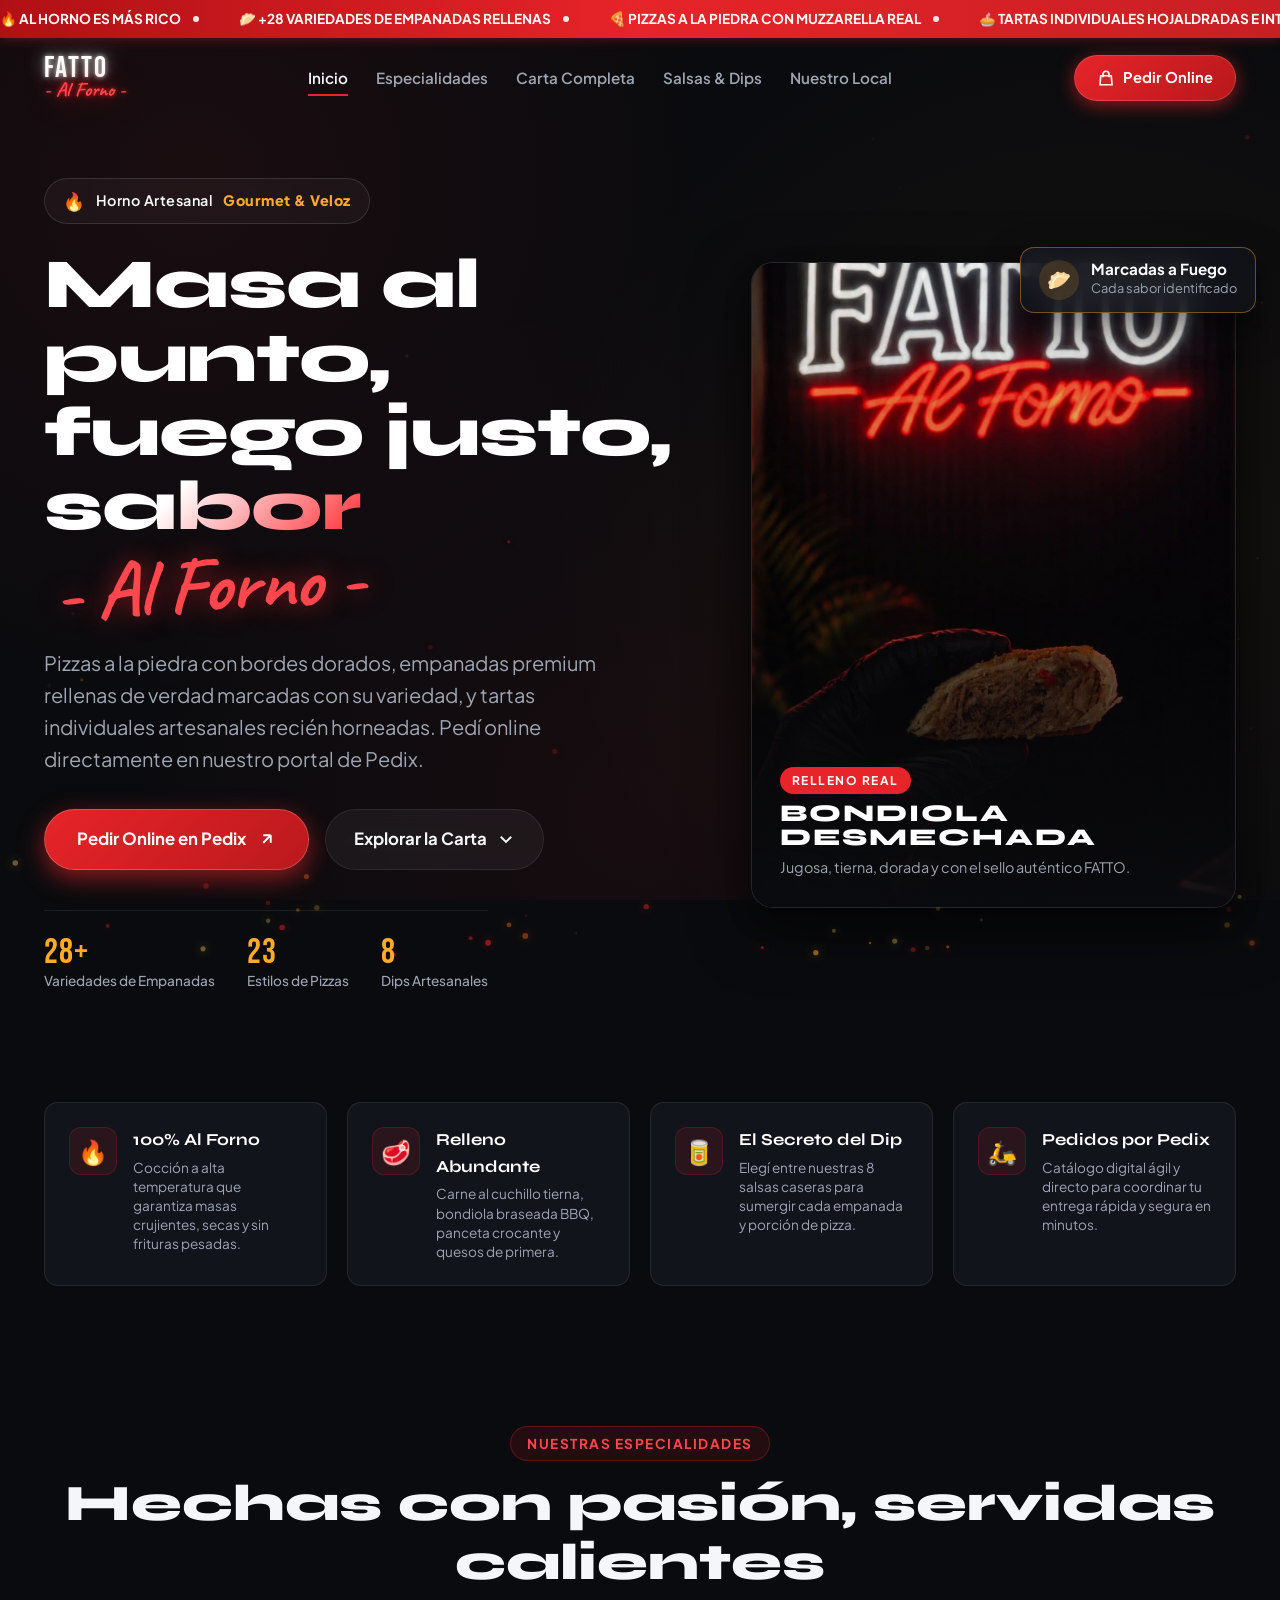
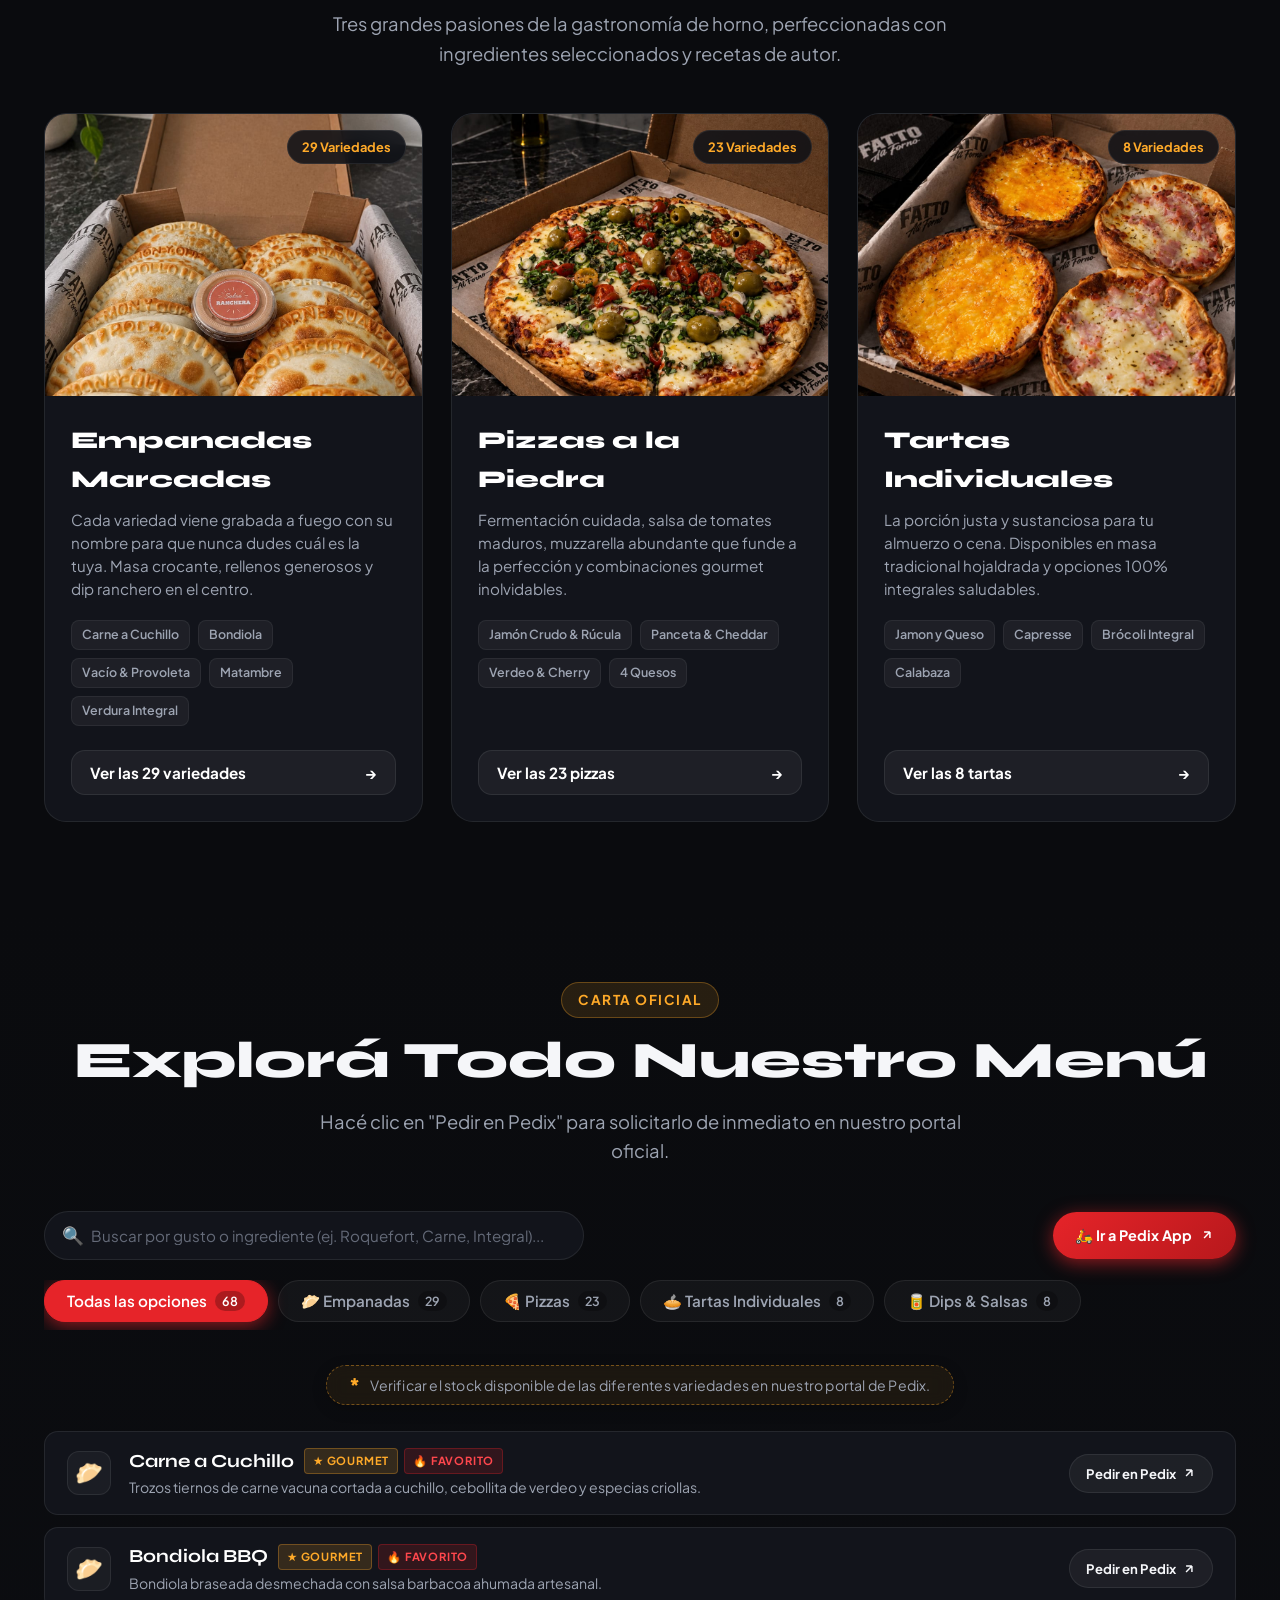
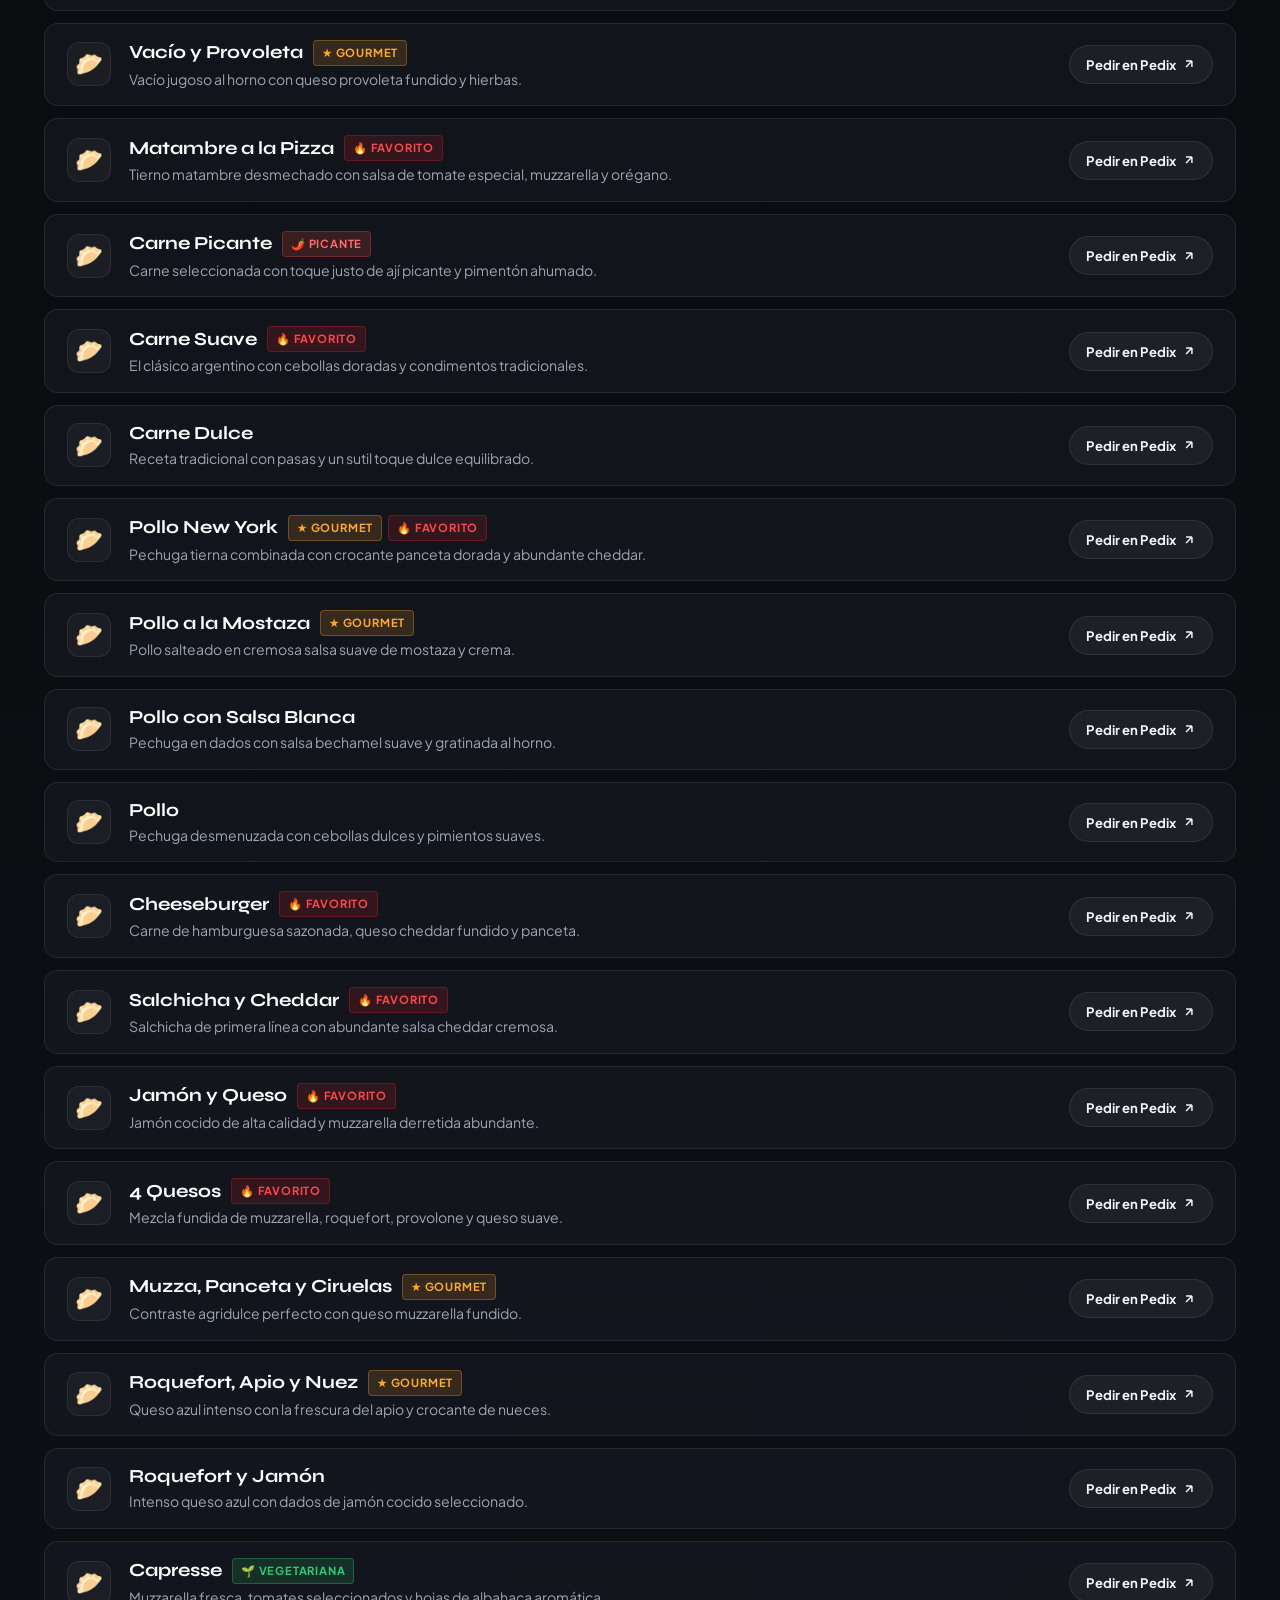
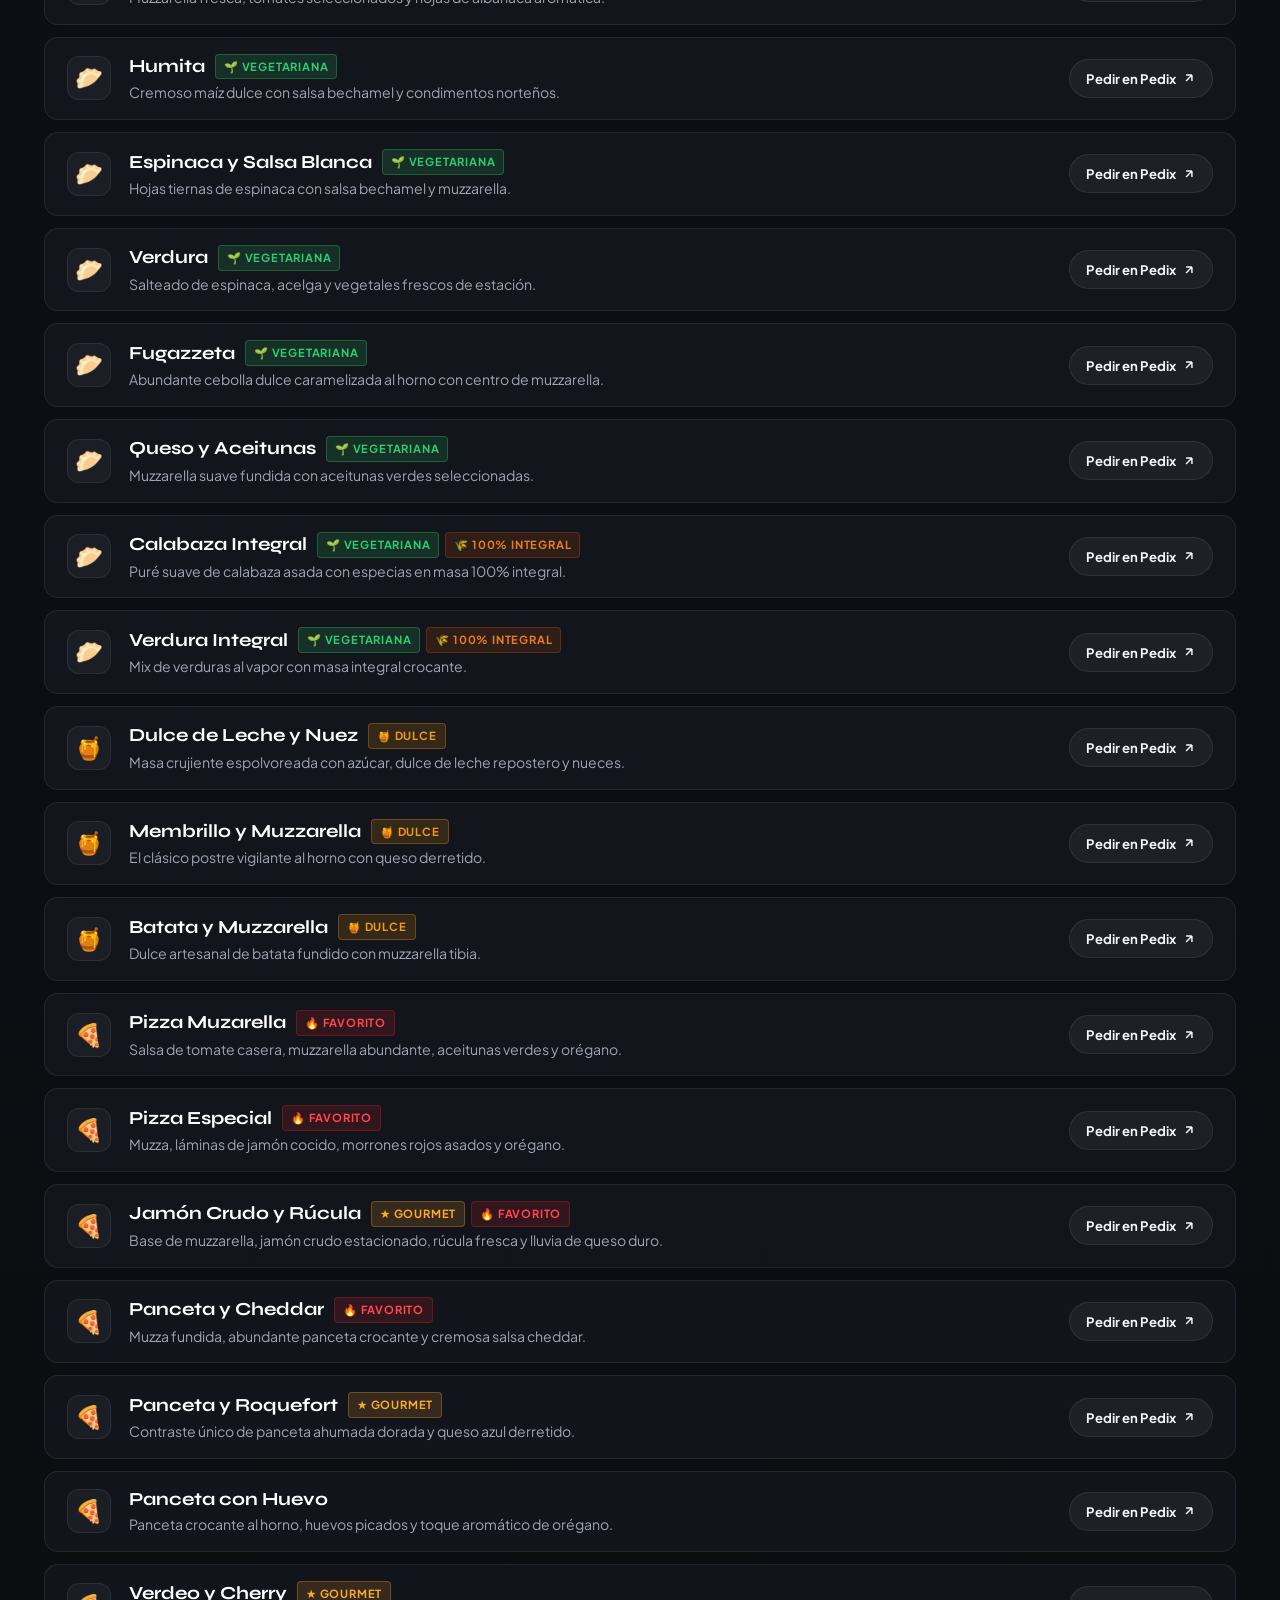
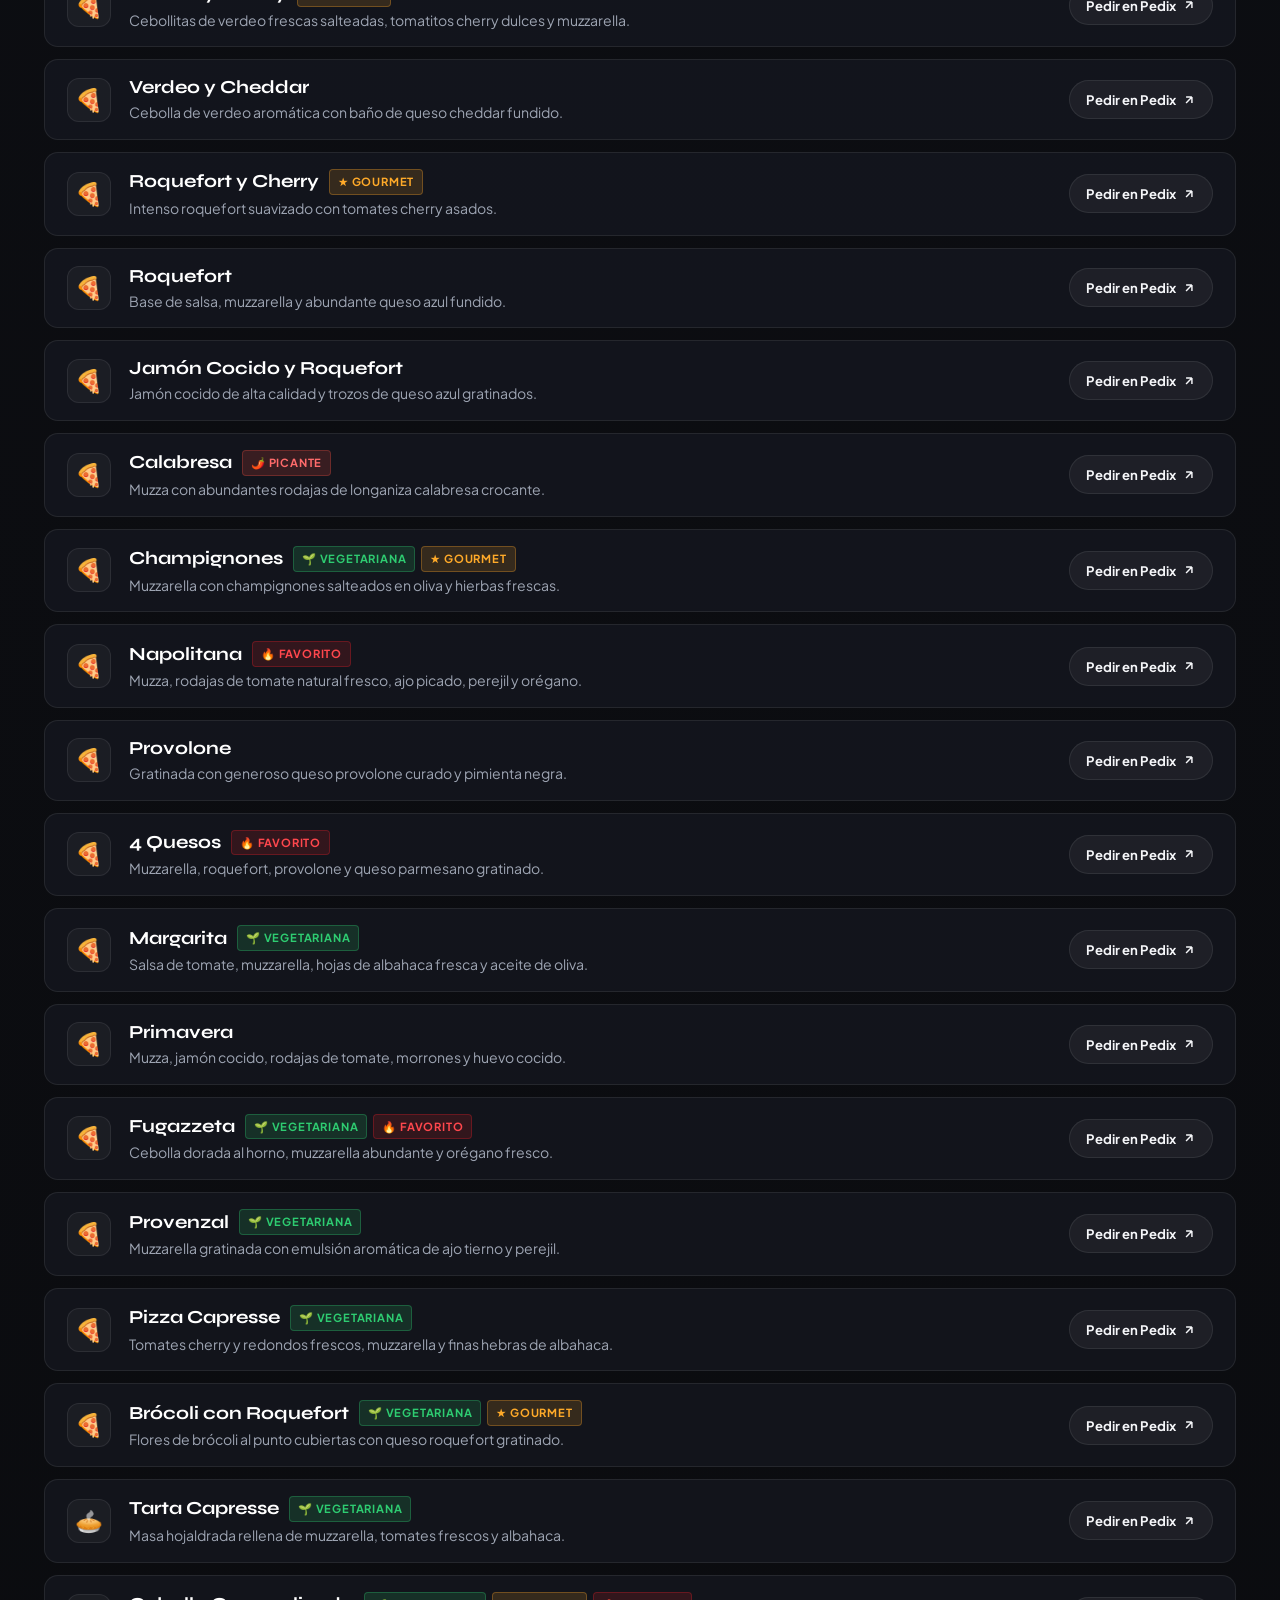
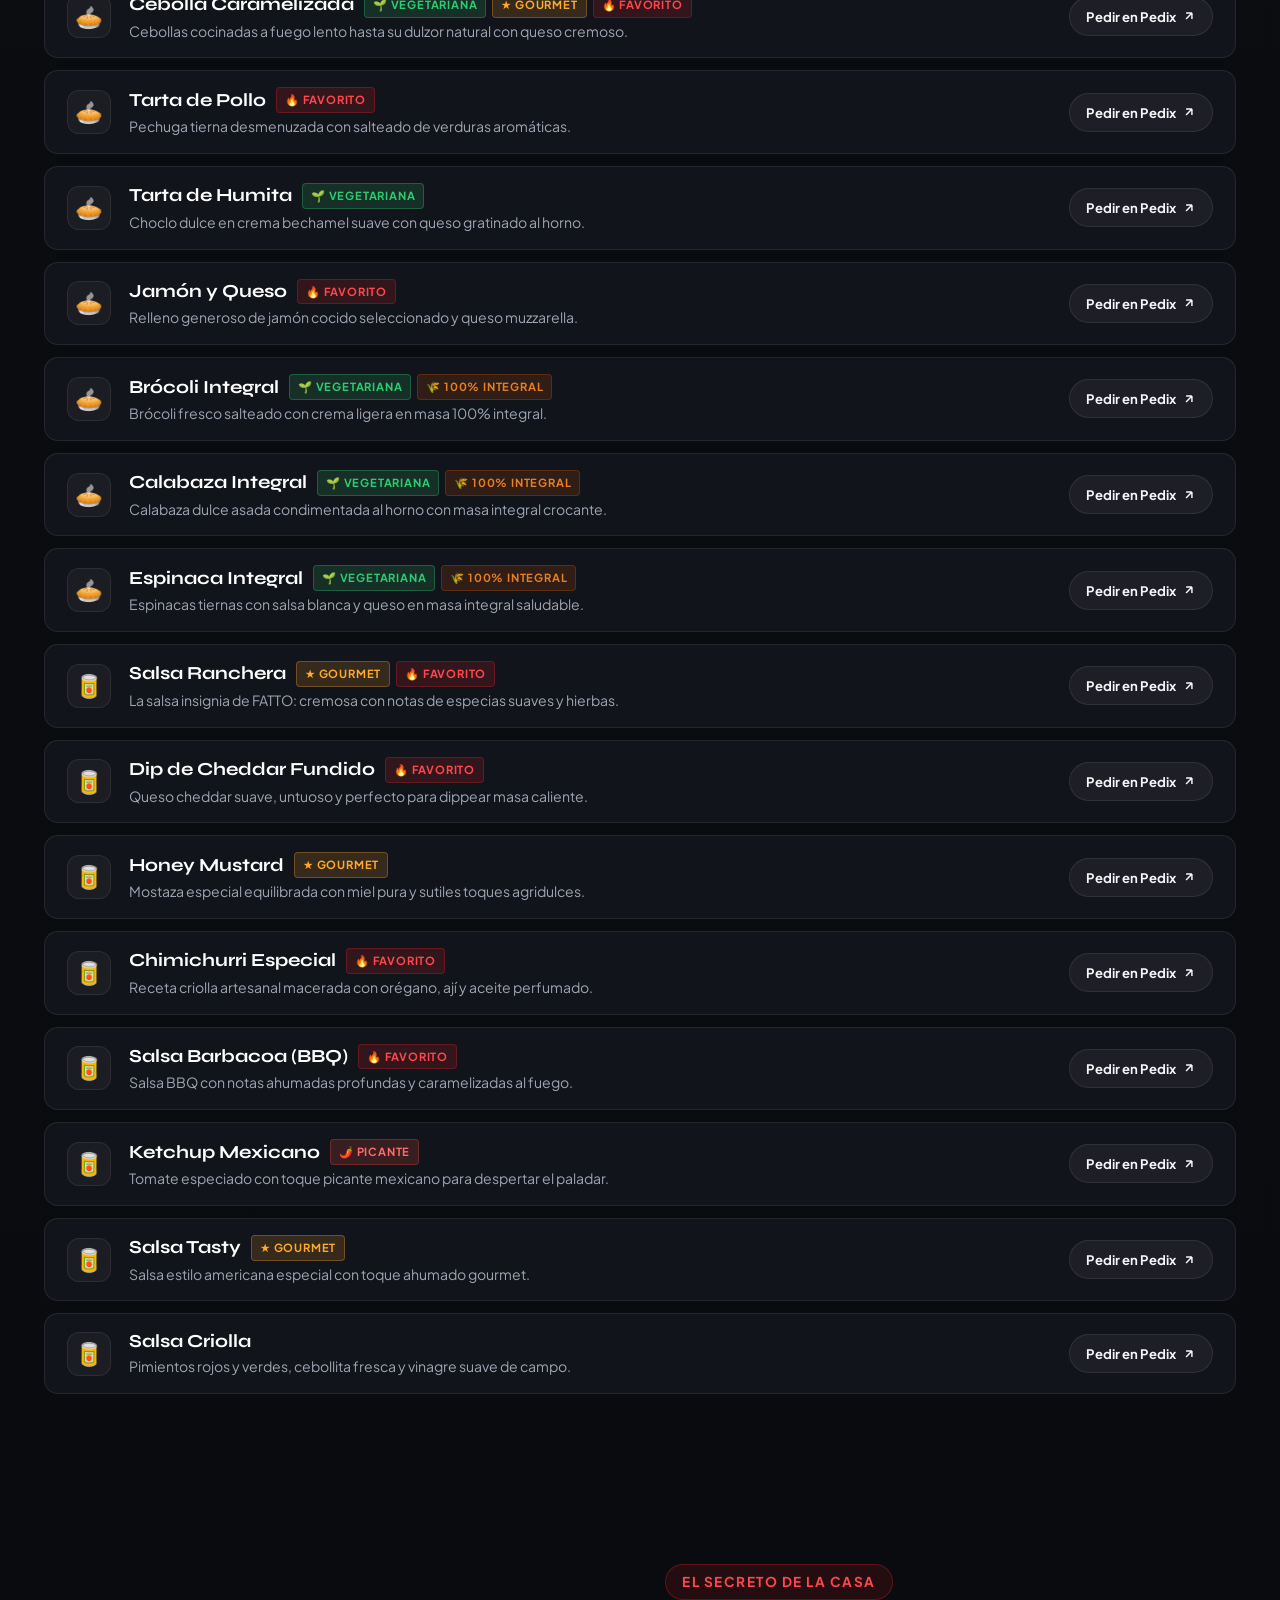
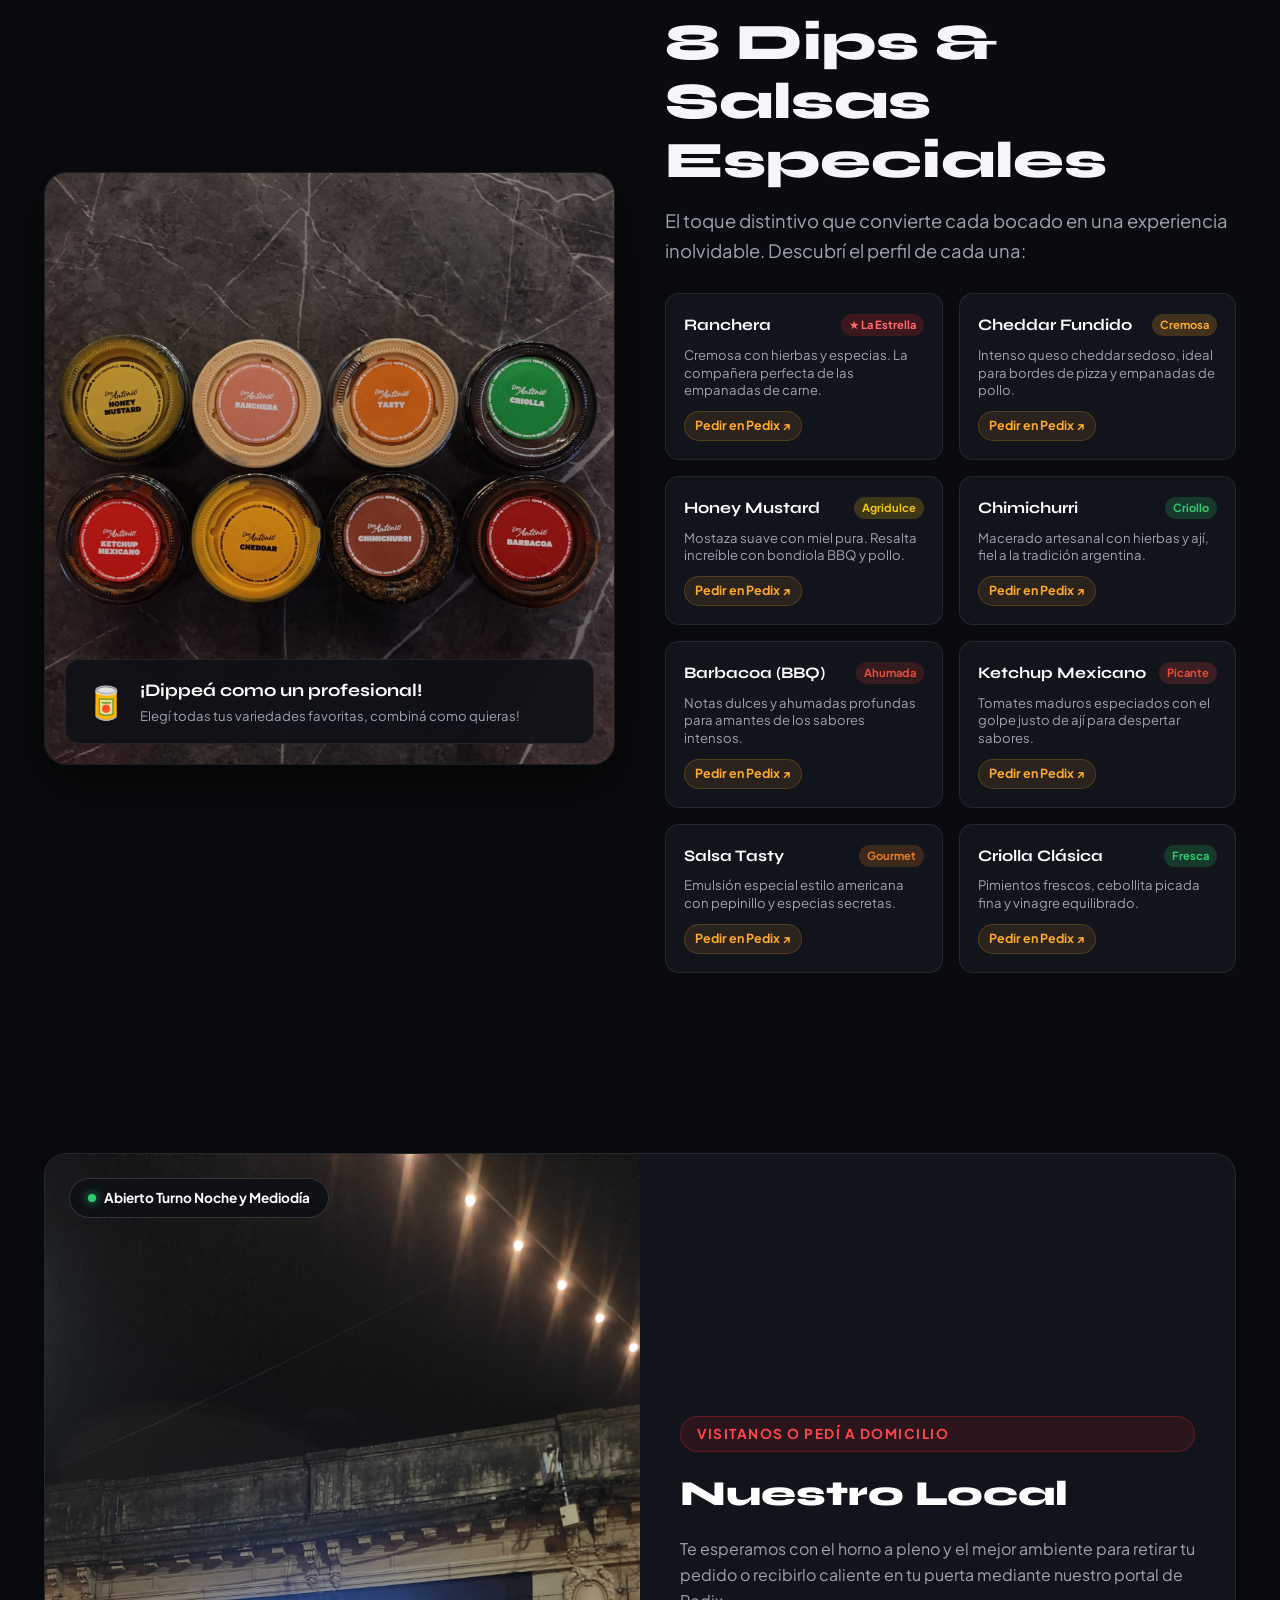
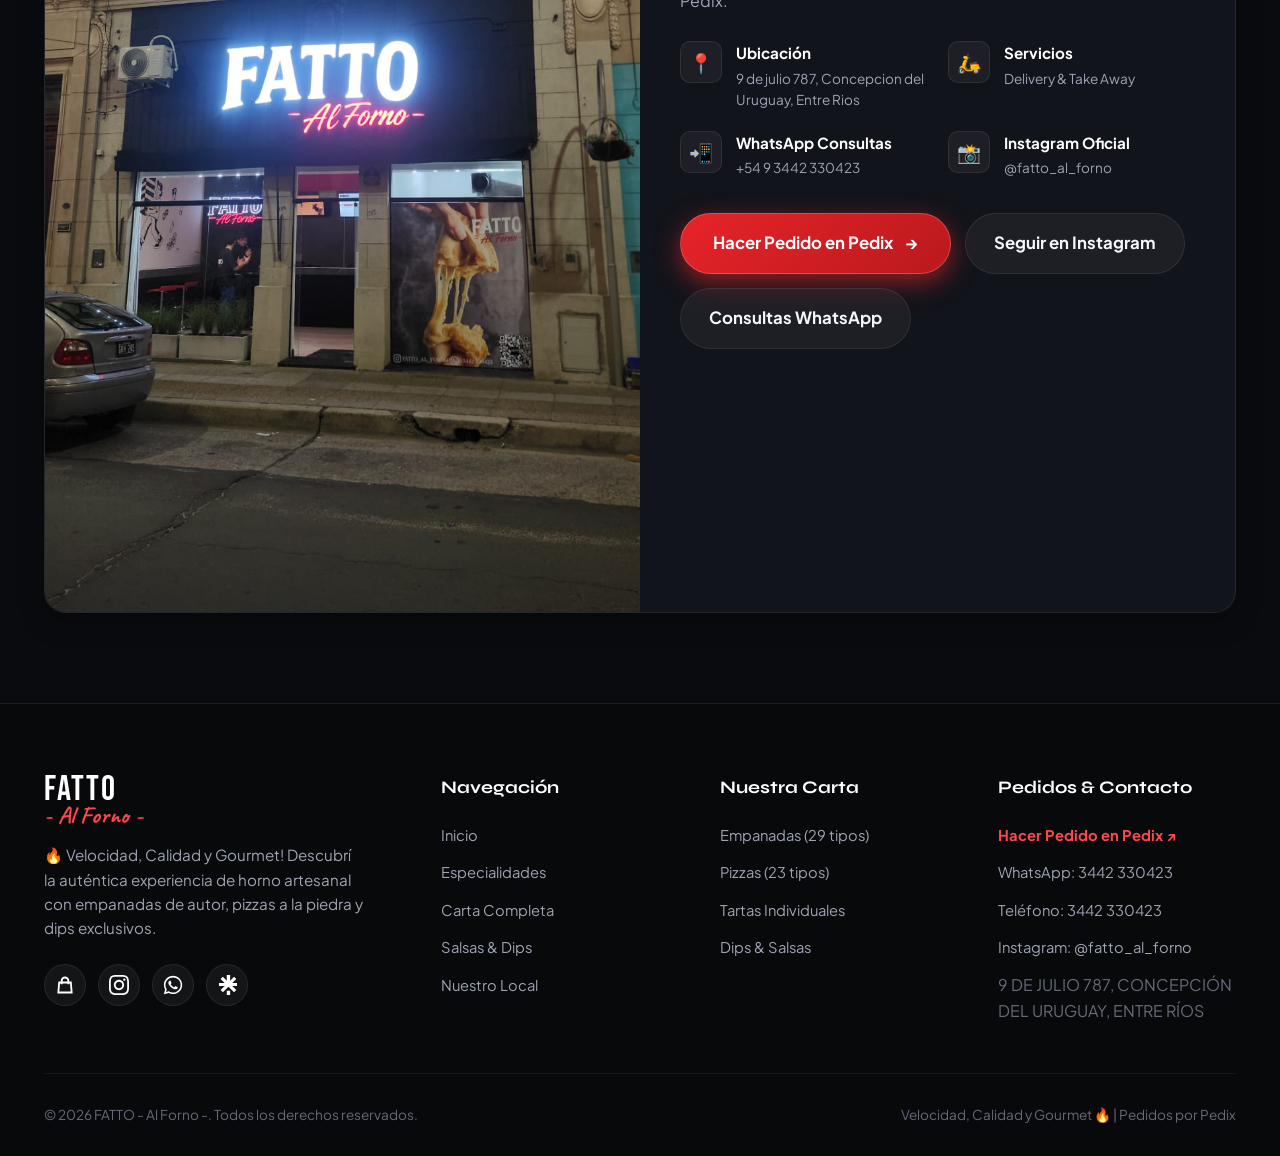
==== index.html @ 0fe1549d "gestor integrado" ====
<!DOCTYPE html>
<html lang="es">
<head>
  <meta charset="UTF-8">
  <meta name="viewport" content="width=device-width, initial-scale=1.0">
  <title>FATTO - Al Forno - </title>
  
  <meta name="description" content="FATTO Al Forno - Pizzería gourmet artesanal en Concepción del Uruguay. Pizzas a la piedra, empanadas marcadas a fuego, tartas individuales y salsas exclusivas. ¡Hacé tu pedido directo en Pedix!">
  <meta property="og:title" content="FATTO - Al Forno - | Pizzas, Tartas y Empanadas">
  <meta property="og:description" content="Velocidad, Calidad y Gourmet! 🔥🍽️✨ Hacé tu pedido online en Pedix y disfrutá del auténtico sabor al horno.">
  <meta property="og:image" content="media/logo.jpg">
  <meta property="og:type" content="restaurant">
  
  <link rel="icon" type="image/jpeg" href="media/logo.jpg">
  
  <!-- Main Stylesheet -->
  <link rel="stylesheet" href="css/styles.css">
</head>
<body>

  <!-- Top Announcement Marquee -->
  <div class="top-bar">
    <div class="marquee-track">
      <div class="marquee-item"><span>🔥 AL HORNO ES MÁS RICO</span><span class="dot"></span></div>
      <div class="marquee-item"><span>🥟 +28 VARIEDADES DE EMPANADAS RELLENAS</span><span class="dot"></span></div>
      <div class="marquee-item"><span>🍕 PIZZAS A LA PIEDRA CON MUZZARELLA REAL</span><span class="dot"></span></div>
      <div class="marquee-item"><span>🥧 TARTAS INDIVIDUALES HOJALDRADAS E INTEGRALES</span><span class="dot"></span></div>
      <div class="marquee-item"><span>🛵 PEDIDOS EXCLUSIVOS POR PEDIX: PEDIX.APP/FATTO-AL-FORNO</span><span class="dot"></span></div>
      <div class="marquee-item"><span>🥫 8 DIPS & SALSAS EXCLUSIVAS PARA DIPPEAR</span><span class="dot"></span></div>
      <div class="marquee-item"><span>📍 CONCEPCIÓN DEL URUGUAY, ENTRE RÍOS</span><span class="dot"></span></div>
      
      <!-- Duplicate for seamless infinite loop -->
      <div class="marquee-item"><span>🔥 AL HORNO ES MÁS RICO</span><span class="dot"></span></div>
      <div class="marquee-item"><span>🥟 +28 VARIEDADES DE EMPANADAS RELLENAS</span><span class="dot"></span></div>
      <div class="marquee-item"><span>🍕 PIZZAS A LA PIEDRA CON MUZZARELLA REAL</span><span class="dot"></span></div>
      <div class="marquee-item"><span>🥧 TARTAS INDIVIDUALES E INTEGRALES</span><span class="dot"></span></div>
      <div class="marquee-item"><span>🛵 PEDIDOS EXCLUSIVOS POR PEDIX: PEDIX.APP/FATTO-AL-FORNO</span><span class="dot"></span></div>
      <div class="marquee-item"><span>🥫 8 DIPS EXCLUSIVOS PARA DIPPEAR</span><span class="dot"></span></div>
      <div class="marquee-item"><span>📍 9 DE JULIO 787, CONCEPCIÓN DEL URUGUAY, ENTRE RÍOS</span><span class="dot"></span></div>
    </div>
  </div>

  <!-- Header / Navigation Bar -->
  <header class="header">
    <div class="container nav-container">
      <a href="#inicio" class="brand-logo-wrap" aria-label="FATTO Al Forno - Inicio">
        <div class="brand-text-logo">
          <span class="brand-title logo-main neon-glow-white">FATTO</span>
          <span class="brand-script logo-sub neon-glow-red">- Al Forno -</span>
        </div>
      </a>

      <nav class="nav-links" aria-label="Menú principal">
        <a href="#inicio" class="nav-link active">Inicio</a>
        <a href="#especialidades" class="nav-link">Especialidades</a>
        <a href="#menu-completo" class="nav-link">Carta Completa</a>
        <a href="#salsas" class="nav-link">Salsas & Dips</a>
        <a href="#local" class="nav-link">Nuestro Local</a>
      </nav>

      <div class="nav-actions">
        <a href="https://pedix.app/fatto-al-forno" 
           target="_blank" 
           rel="noopener noreferrer" 
           class="btn-header-pedix"
           title="Hacer pedido en Pedix">
          <svg width="18" height="18" viewBox="0 0 24 24" fill="none" stroke="currentColor" stroke-width="2.2">
            <path d="M16 11V7a4 4 0 00-8 0v4M5 9h14l1 12H4L5 9z"/>
          </svg>
          <span>Pedir Online</span>
        </a>

        <button class="menu-toggle-btn" id="menu-toggle-btn" aria-label="Abrir menú de navegación">
          <span></span>
          <span></span>
          <span></span>
        </button>
      </div>
    </div>
  </header>

  <!-- Mobile Drawer -->
  <div class="mobile-nav-backdrop" id="mobile-nav-backdrop"></div>
  <aside class="mobile-nav" id="mobile-nav">
    <div>
      <div style="display: flex; justify-content: space-between; align-items: center;">
        <div class="brand-text-logo">
          <span class="brand-title logo-main" style="font-size: 1.6rem;">FATTO</span>
          <span class="brand-script logo-sub" style="font-size: 1.1rem;">- Al Forno -</span>
        </div>
        <button class="mobile-nav-close" id="close-mobile-nav" aria-label="Cerrar menú">✕</button>
      </div>

      <nav class="mobile-nav-links">
        <a href="#inicio">Inicio <span>→</span></a>
        <a href="#especialidades">Especialidades <span>→</span></a>
        <a href="#menu-completo">Carta Completa <span>→</span></a>
        <a href="#salsas">Salsas & Dips <span>→</span></a>
        <a href="#local">Nuestro Local <span>→</span></a>
        <a href="https://pedix.app/fatto-al-forno" target="_blank" rel="noopener noreferrer">Pedir en Pedix <span>↗</span></a>
      </nav>
    </div>

    <div style="display: flex; flex-direction: column; gap: 12px; margin-top: 30px;">
      <a href="https://pedix.app/fatto-al-forno" target="_blank" rel="noopener noreferrer" class="btn-primary" style="justify-content: center; width: 100%;">
        Hacer Pedido en Pedix
      </a>
      <p style="font-size: 0.82rem; color: var(--text-muted); text-align: center;">
        Concepción del Uruguay, Entre Ríos<br>
        Consultas WhatsApp: 3442 330423
      </p>
    </div>
  </aside>

  <!-- Hero Section with Canvas Oven Embers -->
  <section class="hero" id="inicio">
    <canvas id="fire-canvas"></canvas>

    <div class="container hero-grid">
      <div class="hero-content">
        <div class="hero-badge-pill">
          <span class="fire-icon">🔥</span>
          <span>Horno Artesanal</span>
          <span class="pill-highlight">Gourmet & Veloz</span>
        </div>

        <h1 class="hero-title">
          Masa al punto, fuego justo,
          <span class="title-accent">sabor</span>
          <span class="script-accent">- Al Forno -</span>
        </h1>

        <p class="hero-description">
          Pizzas a la piedra con bordes dorados, empanadas premium rellenas de verdad marcadas con su variedad, y tartas individuales artesanales recién horneadas. Pedí online directamente en nuestro portal de Pedix.
        </p>

        <div class="hero-cta-group">
          <a href="https://pedix.app/fatto-al-forno" 
             target="_blank" 
             rel="noopener noreferrer" 
             class="btn-primary">
            <span>Pedir Online en Pedix</span>
            <svg width="18" height="18" viewBox="0 0 24 24" fill="none" stroke="currentColor" stroke-width="2.5">
              <path d="M7 17L17 7M17 7H7M17 7V17"/>
            </svg>
          </a>

          <a href="#menu-completo" class="btn-secondary">
            <span>Explorar la Carta</span>
            <svg width="18" height="18" viewBox="0 0 24 24" fill="none" stroke="currentColor" stroke-width="2.5">
              <path d="M19 9l-7 7-7-7"/>
            </svg>
          </a>
        </div>

        <div class="hero-stats">
          <div class="stat-item">
            <span class="stat-number">28+</span>
            <span class="stat-label">Variedades de Empanadas</span>
          </div>
          <div class="stat-item">
            <span class="stat-number">23</span>
            <span class="stat-label">Estilos de Pizzas</span>
          </div>
          <div class="stat-item">
            <span class="stat-number">8</span>
            <span class="stat-label">Dips Artesanales</span>
          </div>
        </div>
      </div>

      <!-- 3D Hero Media Card with Neon Reflection -->
      <div class="hero-visual">
        <div class="hero-card-3d">
          <div class="hero-image-wrap">
            <img src="media/Logo y empanada.jpg" alt="Empanada rellena al horno FATTO con cartel neón">
            <div class="hero-image-gradient"></div>
          </div>
          <div class="hero-card-info">
            <span class="card-tag">Relleno Real</span>
            <h3 class="brand-title">Bondiola Desmechada</h3>
            <p>Jugosa, tierna, dorada y con el sello auténtico FATTO.</p>
          </div>
        </div>

        <!-- Floating Badges -->
        <div class="floating-pill top-right">
          <div class="pill-icon-circle">
            <span>🥟</span>
          </div>
          <div class="pill-text">
            <strong>Marcadas a Fuego</strong>
            <span>Cada sabor identificado</span>
          </div>
        </div>

        
      </div>
    </div>
  </section>

  <!-- Perks / Features Bar -->
  <section class="perks-section">
    <div class="container">
      <div class="perks-grid">
        <div class="perk-card">
          <div class="perk-icon-wrap">🔥</div>
          <div class="perk-info">
            <h4>100% Al Forno</h4>
            <p>Cocción a alta temperatura que garantiza masas crujientes, secas y sin frituras pesadas.</p>
          </div>
        </div>

        <div class="perk-card">
          <div class="perk-icon-wrap">🥩</div>
          <div class="perk-info">
            <h4>Relleno Abundante</h4>
            <p>Carne al cuchillo tierna, bondiola braseada BBQ, panceta crocante y quesos de primera.</p>
          </div>
        </div>

        <div class="perk-card">
          <div class="perk-icon-wrap">🥫</div>
          <div class="perk-info">
            <h4>El Secreto del Dip</h4>
            <p>Elegí entre nuestras 8 salsas caseras para sumergir cada empanada y porción de pizza.</p>
          </div>
        </div>

        <div class="perk-card">
          <div class="perk-icon-wrap">🛵</div>
          <div class="perk-info">
            <h4>Pedidos por Pedix</h4>
            <p>Catálogo digital ágil y directo para coordinar tu entrega rápida y segura en minutos.</p>
          </div>
        </div>
      </div>
    </div>
  </section>

  <!-- Featured Pillars: Empanadas, Pizzas, Tartas -->
  <section class="featured-section" id="especialidades">
    <div class="container">
      <div class="section-header">
        <span class="section-tag">Nuestras Especialidades</span>
        <h2 class="section-title">Hechas con pasión, servidas calientes</h2>
        <p class="section-subtitle">
          Tres grandes pasiones de la gastronomía de horno, perfeccionadas con ingredientes seleccionados y recetas de autor.
        </p>
      </div>

      <div class="categories-showcase">
        <!-- Card 1: Empanadas -->
        <article class="category-card">
          <div class="category-thumb-wrap">
            <img src="media/empanadas 01.jpg" alt="Caja de empanadas marcadas al horno con salsa">
            <span class="category-badge-count">29 Variedades</span>
          </div>
          <div class="category-body">
            <div>
              <h3>Empanadas Marcadas</h3>
              <p>
                Cada variedad viene grabada a fuego con su nombre para que nunca dudes cuál es la tuya. Masa crocante, rellenos generosos y dip ranchero en el centro.
              </p>
              <div class="category-features-list">
                <span>Carne a Cuchillo</span>
                <span>Bondiola</span>
                <span>Vacío & Provoleta</span>
                <span>Matambre</span>
                <span>Verdura Integral</span>
              </div>
            </div>
            <button class="category-btn-action" onclick="filterByCat('empanadas')">
              <span>Ver las 29 variedades</span>
              <span>→</span>
            </button>
          </div>
        </article>

        <!-- Card 2: Pizzas -->
        <article class="category-card">
          <div class="category-thumb-wrap">
            <img src="media/pizza01.jpg" alt="Pizza al horno con tomates cherry, aceitunas y hierbas">
            <span class="category-badge-count">23 Variedades</span>
          </div>
          <div class="category-body">
            <div>
              <h3>Pizzas a la Piedra</h3>
              <p>
                Fermentación cuidada, salsa de tomates maduros, muzzarella abundante que funde a la perfección y combinaciones gourmet inolvidables.
              </p>
              <div class="category-features-list">
                <span>Jamón Crudo & Rúcula</span>
                <span>Panceta & Cheddar</span>
                <span>Verdeo & Cherry</span>
                <span>4 Quesos</span>
              </div>
            </div>
            <button class="category-btn-action" onclick="filterByCat('pizzas')">
              <span>Ver las 23 pizzas</span>
              <span>→</span>
            </button>
          </div>
        </article>

        <!-- Card 3: Tartas -->
        <article class="category-card">
          <div class="category-thumb-wrap">
            <img src="media/tartas.jpg" alt="Caja con tartas individuales doradas al horno">
            <span class="category-badge-count">8 Variedades</span>
          </div>
          <div class="category-body">
            <div>
              <h3>Tartas Individuales</h3>
              <p>
                La porción justa y sustanciosa para tu almuerzo o cena. Disponibles en masa tradicional hojaldrada y opciones 100% integrales saludables.
              </p>
              <div class="category-features-list">
                <span>Jamon y Queso</span>
                <span>Capresse</span>
                <span>Brócoli Integral</span>
                <span>Calabaza</span>
              </div>
            </div>
            <button class="category-btn-action" onclick="filterByCat('tartas')">
              <span>Ver las 8 tartas</span>
              <span>→</span>
            </button>
          </div>
        </article>
      </div>
    </div>
  </section>

  <!-- Interactive Menu Explorer Section (List Format) -->
  <section class="menu-section" id="menu-completo">
    <div class="container">
      <div class="section-header">
        <span class="section-tag gold">Carta Oficial</span>
        <h2 class="section-title">Explorá Todo Nuestro Menú</h2>
        <p class="section-subtitle">
          Hacé clic en "Pedir en Pedix" para solicitarlo de inmediato en nuestro portal oficial.
        </p>
      </div>

      <!-- Controls: Search + Tabs + Pedix CTA -->
      <div class="menu-filter-controls">
        <div class="search-and-view-row">
          <div class="menu-search-box">
            <span class="search-icon">🔍</span>
            <input type="text" id="menu-search-input" placeholder="Buscar por gusto o ingrediente (ej. Roquefort, Carne, Integral)...">
          </div>

          <a href="https://pedix.app/fatto-al-forno" 
             target="_blank" 
             rel="noopener noreferrer" 
             class="btn-open-pedix-portal"
             title="Abrir portal de Pedix">
            <span>🛵 Ir a Pedix App</span>
            <svg width="14" height="14" viewBox="0 0 24 24" fill="none" stroke="currentColor" stroke-width="2.5">
              <path d="M7 17L17 7M17 7H7M17 7V17"/>
            </svg>
          </a>
        </div>

        <div class="category-tabs-bar" role="tablist">
          <button class="tab-btn active" data-cat="todas">
            <span>Todas las opciones</span>
            <span class="tab-count">68</span>
          </button>
          <button class="tab-btn" data-cat="empanadas">
            <span>🥟 Empanadas</span>
            <span class="tab-count">29</span>
          </button>
          <button class="tab-btn" data-cat="pizzas">
            <span>🍕 Pizzas</span>
            <span class="tab-count">23</span>
          </button>
          <button class="tab-btn" data-cat="tartas">
            <span>🥧 Tartas Individuales</span>
            <span class="tab-count">8</span>
          </button>
          <button class="tab-btn" data-cat="salsas">
            <span>🥫 Dips & Salsas</span>
            <span class="tab-count">8</span>
          </button>
        </div>
      </div>

      <!-- Disclaimer de Stock -->
      <div class="menu-stock-disclaimer-wrap">
        <div class="menu-stock-disclaimer">
          <span class="disclaimer-star">*</span>
          <span class="disclaimer-text">Verificar el stock disponible de las diferentes variedades en nuestro portal de Pedix.</span>
        </div>
      </div>

      <!-- Dynamic Menu List Container -->
      <div class="menu-list-container" id="menu-list-container">
        <!-- Rendered dynamically by main.js in gourmet list format -->
      </div>
    </div>
  </section>

  <!-- Dips & Sauces Section (El Secreto de FATTO) -->
  <section class="sauces-section" id="salsas">
    <div class="container">
      <div class="sauces-grid">
        <div class="sauces-banner-wrap">
          <img src="media/Salsa (4).jpg" alt="Variedad de salsas y dips FATTO Don Antonio en potes">
          <div class="sauces-badge-highlight">
            <span class="cup-icon">🥫</span>
            <div>
              <h4>¡Dippeá como un profesional!</h4>
              <p>Elegí todas tus variedades favoritas, combiná como quieras!</p>
            </div>
          </div>
        </div>

        <div>
          <span class="section-tag">El Secreto de la Casa</span>
          <h2 class="section-title">8 Dips & Salsas Especiales</h2>
          <p class="section-subtitle" style="margin-left: 0; margin-bottom: 28px;">
            El toque distintivo que convierte cada bocado en una experiencia inolvidable. Descubrí el perfil de cada una:
          </p>

          <div class="sauces-list-cards">
            <!-- Ranchera -->
            <div class="sauce-flavor-card">
              <div>
                <div class="sauce-flavor-header">
                  <span class="sauce-flavor-name">Ranchera</span>
                  <span class="sauce-flavor-badge" style="background: rgba(230,36,41,0.2); color:#ff6b6b;">★ La Estrella</span>
                </div>
                <p class="sauce-desc">Cremosa con hierbas y especias. La compañera perfecta de las empanadas de carne.</p>
              </div>
              <a href="https://pedix.app/fatto-al-forno" target="_blank" rel="noopener noreferrer" class="btn-sauce-pedix">Pedir en Pedix ↗</a>
            </div>

            <!-- Cheddar -->
            <div class="sauce-flavor-card">
              <div>
                <div class="sauce-flavor-header">
                  <span class="sauce-flavor-name">Cheddar Fundido</span>
                  <span class="sauce-flavor-badge" style="background: rgba(255,170,41,0.2); color:var(--accent-gold);">Cremosa</span>
                </div>
                <p class="sauce-desc">Intenso queso cheddar sedoso, ideal para bordes de pizza y empanadas de pollo.</p>
              </div>
              <a href="https://pedix.app/fatto-al-forno" target="_blank" rel="noopener noreferrer" class="btn-sauce-pedix">Pedir en Pedix ↗</a>
            </div>

            <!-- Honey Mustard -->
            <div class="sauce-flavor-card">
              <div>
                <div class="sauce-flavor-header">
                  <span class="sauce-flavor-name">Honey Mustard</span>
                  <span class="sauce-flavor-badge" style="background: rgba(241,196,15,0.2); color:#f1c40f;">Agridulce</span>
                </div>
                <p class="sauce-desc">Mostaza suave con miel pura. Resalta increíble con bondiola BBQ y pollo.</p>
              </div>
              <a href="https://pedix.app/fatto-al-forno" target="_blank" rel="noopener noreferrer" class="btn-sauce-pedix">Pedir en Pedix ↗</a>
            </div>

            <!-- Chimichurri -->
            <div class="sauce-flavor-card">
              <div>
                <div class="sauce-flavor-header">
                  <span class="sauce-flavor-name">Chimichurri</span>
                  <span class="sauce-flavor-badge" style="background: rgba(46,204,113,0.2); color:#2ecc71;">Criollo</span>
                </div>
                <p class="sauce-desc">Macerado artesanal con hierbas y ají, fiel a la tradición argentina.</p>
              </div>
              <a href="https://pedix.app/fatto-al-forno" target="_blank" rel="noopener noreferrer" class="btn-sauce-pedix">Pedir en Pedix ↗</a>
            </div>

            <!-- Barbacoa -->
            <div class="sauce-flavor-card">
              <div>
                <div class="sauce-flavor-header">
                  <span class="sauce-flavor-name">Barbacoa (BBQ)</span>
                  <span class="sauce-flavor-badge" style="background: rgba(192,57,43,0.2); color:#e74c3c;">Ahumada</span>
                </div>
                <p class="sauce-desc">Notas dulces y ahumadas profundas para amantes de los sabores intensos.</p>
              </div>
              <a href="https://pedix.app/fatto-al-forno" target="_blank" rel="noopener noreferrer" class="btn-sauce-pedix">Pedir en Pedix ↗</a>
            </div>

            <!-- Ketchup Mexicano -->
            <div class="sauce-flavor-card">
              <div>
                <div class="sauce-flavor-header">
                  <span class="sauce-flavor-name">Ketchup Mexicano</span>
                  <span class="sauce-flavor-badge" style="background: rgba(231,76,60,0.2); color:#e74c3c;">Picante</span>
                </div>
                <p class="sauce-desc">Tomates maduros especiados con el golpe justo de ají para despertar sabores.</p>
              </div>
              <a href="https://pedix.app/fatto-al-forno" target="_blank" rel="noopener noreferrer" class="btn-sauce-pedix">Pedir en Pedix ↗</a>
            </div>

            <!-- Tasty -->
            <div class="sauce-flavor-card">
              <div>
                <div class="sauce-flavor-header">
                  <span class="sauce-flavor-name">Salsa Tasty</span>
                  <span class="sauce-flavor-badge" style="background: rgba(230,126,34,0.2); color:#e67e22;">Gourmet</span>
                </div>
                <p class="sauce-desc">Emulsión especial estilo americana con pepinillo y especias secretas.</p>
              </div>
              <a href="https://pedix.app/fatto-al-forno" target="_blank" rel="noopener noreferrer" class="btn-sauce-pedix">Pedir en Pedix ↗</a>
            </div>

            <!-- Criolla -->
            <div class="sauce-flavor-card">
              <div>
                <div class="sauce-flavor-header">
                  <span class="sauce-flavor-name">Criolla Clásica</span>
                  <span class="sauce-flavor-badge" style="background: rgba(46,204,113,0.2); color:#2ecc71;">Fresca</span>
                </div>
                <p class="sauce-desc">Pimientos frescos, cebollita picada fina y vinagre equilibrado.</p>
              </div>
              <a href="https://pedix.app/fatto-al-forno" target="_blank" rel="noopener noreferrer" class="btn-sauce-pedix">Pedir en Pedix ↗</a>
            </div>
          </div>
        </div>
      </div>
    </div>
  </section>

  <!-- Location & Atmosphere Section -->
  <section class="location-section" id="local">
    <div class="container">
      <div class="store-card-container">
        <div class="store-image-wrap">
          <img src="media/fachada.jpg" alt="Fachada iluminada del local FATTO Al Forno de noche">
          <div class="store-overlay-pill">
            <span class="pulse-dot"></span>
            <span>Abierto Turno Noche y Mediodía</span>
          </div>
        </div>

        <div class="store-content">
          <span class="section-tag">Visitanos o Pedí a Domicilio</span>
          <h3>Nuestro Local</h3>
          <p>
            Te esperamos con el horno a pleno y el mejor ambiente para retirar tu pedido o recibirlo caliente en tu puerta mediante nuestro portal de Pedix.
          </p>

          <div class="store-meta-grid">
            <div class="store-meta-item">
              <div class="meta-icon">📍</div>
              <div class="meta-text">
                <h5>Ubicación</h5>
                <p> 9 de julio 787, Concepcion del Uruguay, Entre Rios</p>
              </div>
            </div>

            <div class="store-meta-item">
              <div class="meta-icon">🛵</div>
              <div class="meta-text">
                <h5>Servicios</h5>
                <p>Delivery & Take Away</p>
              </div>
            </div>

            <div class="store-meta-item">
              <div class="meta-icon">📲</div>
              <div class="meta-text">
                <h5>WhatsApp Consultas</h5>
                <p>+54 9 3442 330423</p>
              </div>
            </div>

            <div class="store-meta-item">
              <div class="meta-icon">📸</div>
              <div class="meta-text">
                <h5>Instagram Oficial</h5>
                <p>@fatto_al_forno</p>
              </div>
            </div>
          </div>

          <div class="store-cta-buttons">
            <a href="https://pedix.app/fatto-al-forno" 
               target="_blank" 
               rel="noopener noreferrer" 
               class="btn-primary">
              <span>Hacer Pedido en Pedix</span>
              <span>→</span>
            </a>

            <a href="https://instagram.com/fatto_al_forno" 
               target="_blank" 
               rel="noopener noreferrer" 
               class="btn-secondary">
              <span>Seguir en Instagram</span>
            </a>

            <a href="https://wa.me/543442330423" 
               target="_blank" 
               rel="noopener noreferrer" 
               class="btn-secondary">
              <span>Consultas WhatsApp</span>
            </a>
          </div>
        </div>
      </div>
    </div>
  </section>

  <!-- Footer -->
  <footer class="footer">
    <div class="container">
      <div class="footer-grid">
        <div class="footer-brand-col">
          <div class="brand-text-logo">
            <span class="brand-title logo-main" style="font-size: 2.2rem;">FATTO</span>
            <span class="brand-script logo-sub" style="font-size: 1.5rem;">- Al Forno -</span>
          </div>
          <p>
            🔥 Velocidad, Calidad y Gourmet! Descubrí la auténtica experiencia de horno artesanal con empanadas de autor, pizzas a la piedra y dips exclusivos.
          </p>
          <div class="footer-social-links">
            <a href="https://pedix.app/fatto-al-forno" target="_blank" rel="noopener noreferrer" class="social-icon-btn" aria-label="Portal Pedix" title="Pedir en Pedix">
              <svg width="20" height="20" viewBox="0 0 24 24" fill="none" stroke="currentColor" stroke-width="2.2">
                <path d="M16 11V7a4 4 0 00-8 0v4M5 9h14l1 12H4L5 9z"/>
              </svg>
            </a>

            <a href="https://instagram.com/fatto_al_forno" target="_blank" rel="noopener noreferrer" class="social-icon-btn" aria-label="Instagram">
              <svg width="20" height="20" viewBox="0 0 24 24" fill="currentColor">
                <path d="M12 2.163c3.204 0 3.584.012 4.85.07 3.252.148 4.771 1.691 4.919 4.919.058 1.265.069 1.645.069 4.849 0 3.205-.012 3.584-.069 4.849-.149 3.225-1.664 4.771-4.919 4.919-1.266.058-1.644.07-4.85.07-3.204 0-3.584-.012-4.849-.07-3.26-.149-4.771-1.699-4.919-4.92-.058-1.265-.07-1.644-.07-4.849 0-3.204.013-3.583.07-4.849.149-3.227 1.664-4.771 4.919-4.919 1.266-.057 1.645-.069 4.849-.069zm0-2.163c-3.259 0-3.667.014-4.947.072-4.358.2-6.78 2.618-6.98 6.98-.059 1.281-.073 1.689-.073 4.948 0 3.259.014 3.668.072 4.948.2 4.358 2.618 6.78 6.98 6.98 1.281.058 1.689.072 4.948.072 3.259 0 3.668-.014 4.948-.072 4.354-.2 6.782-2.618 6.979-6.98.059-1.28.073-1.689.073-4.948 0-3.259-.014-3.667-.072-4.947-.196-4.354-2.617-6.78-6.979-6.98-1.281-.059-1.69-.073-4.949-.073zm0 5.838c-3.403 0-6.162 2.759-6.162 6.162s2.759 6.163 6.162 6.163 6.162-2.759 6.162-6.163c0-3.403-2.759-6.162-6.162-6.162zm0 10.162c-2.209 0-4-1.79-4-4 0-2.209 1.791-4 4-4s4 1.791 4 4c0 2.21-1.791 4-4 4zm6.406-11.845c-.796 0-1.441.645-1.441 1.44s.645 1.44 1.441 1.44c.795 0 1.439-.645 1.439-1.44s-.644-1.44-1.439-1.44z"/>
              </svg>
            </a>

            <a href="https://wa.me/543442330423" target="_blank" rel="noopener noreferrer" class="social-icon-btn" aria-label="WhatsApp">
              <svg width="20" height="20" viewBox="0 0 24 24" fill="currentColor">
                <path d="M19.7945 4.21258C17.7267 2.14211 14.9765 1.00129 12.0462 1.00024C6.00812 1.00024 1.09402 5.91382 1.09192 11.9535C1.09087 13.8842 1.59562 15.7688 2.55417 17.4296L1 23.1063L6.807 21.5831C8.40685 22.4561 10.2084 22.9157 12.0415 22.9162H12.0462C18.0832 22.9162 22.9979 18.0021 23 11.9624C23.001 9.03532 21.8628 6.28359 19.7945 4.21311V4.21258ZM12.0462 21.0663H12.0425C10.409 21.0658 8.80658 20.6267 7.40842 19.7973L7.07592 19.5999L3.62986 20.5038L4.54954 17.1438L4.33314 16.7993C3.42186 15.3497 2.94022 13.6741 2.94127 11.954C2.94337 6.93435 7.0276 2.85012 12.0499 2.85012C14.4817 2.85117 16.7676 3.79922 18.4866 5.52042C20.2058 7.24109 21.1517 9.52903 21.1507 11.9614C21.1485 16.9816 17.0643 21.0658 12.0462 21.0658V21.0663ZM17.0401 14.2477C16.7665 14.1107 15.4209 13.4488 15.1698 13.3575C14.9187 13.266 14.7365 13.2204 14.5542 13.4945C14.372 13.7687 13.8473 14.3854 13.6876 14.5676C13.5279 14.7504 13.3682 14.773 13.0946 14.6358C12.821 14.4988 11.9391 14.2099 10.8933 13.2776C10.0798 12.5517 9.53032 11.6557 9.3707 11.3815C9.21101 11.1073 9.35389 10.9592 9.49041 10.8232C9.61331 10.7003 9.76407 10.5033 9.90114 10.3436C10.0383 10.184 10.0834 10.0695 10.1748 9.88721C10.2662 9.70442 10.2205 9.5448 10.1522 9.40767C10.0839 9.27059 9.53667 7.92334 9.30818 7.37554C9.08598 6.84191 8.86017 6.91439 8.69261 6.90547C8.53292 6.89758 8.35069 6.89601 8.16791 6.89601C7.98512 6.89601 7.68886 6.96429 7.43781 7.23847C7.18677 7.51261 6.47978 8.17493 6.47978 9.52164C6.47978 10.8683 7.46042 12.1704 7.59749 12.3532C7.73457 12.536 9.52769 15.3003 12.2731 16.4863C12.926 16.7683 13.436 16.9369 13.8336 17.063C14.4891 17.2715 15.0857 17.2421 15.5574 17.1717C16.0832 17.0929 17.1767 16.5094 17.4047 15.8702C17.6326 15.2309 17.6326 14.6826 17.5644 14.5686C17.4961 14.4546 17.3133 14.3858 17.0396 14.2488L17.0401 14.2477Z"/>
              </svg>
            </a>

            <a href="https://linktr.ee/FATTO.AL.FORNO" target="_blank" rel="noopener noreferrer" class="social-icon-btn" aria-label="Linktree">
              <svg width="20" height="20" viewBox="0 0 24 24" fill="currentColor">
                <path d="m15.7603 6.829 4.6725-4.80317 2.712 2.77734-4.9012 4.67248h6.8944v3.85565h-6.9271l4.9339 4.7922-2.712 2.7229-6.6983-6.731-6.69829 6.731-2.712-2.712 4.93387-4.7923h-6.92703v-3.86645h6.89436l-4.9012-4.67248 2.712-2.77734 4.67249 4.80317v-6.829h4.0516zm-4.0516 12.0243h4.0516v9.1489h-4.0516z"/>
              </svg>
            </a>
          </div>
        </div>

        <div class="footer-col">
          <h4>Navegación</h4>
          <ul>
            <li><a href="#inicio">Inicio</a></li>
            <li><a href="#especialidades">Especialidades</a></li>
            <li><a href="#menu-completo">Carta Completa</a></li>
            <li><a href="#salsas">Salsas & Dips</a></li>
            <li><a href="#local">Nuestro Local</a></li>
          </ul>
        </div>

        <div class="footer-col">
          <h4>Nuestra Carta</h4>
          <ul>
            <li><a href="#menu-completo" onclick="filterByCat('empanadas')">Empanadas (29 tipos)</a></li>
            <li><a href="#menu-completo" onclick="filterByCat('pizzas')">Pizzas (23 tipos)</a></li>
            <li><a href="#menu-completo" onclick="filterByCat('tartas')">Tartas Individuales</a></li>
            <li><a href="#menu-completo" onclick="filterByCat('salsas')">Dips & Salsas</a></li>
          </ul>
        </div>

        <div class="footer-col">
          <h4>Pedidos & Contacto</h4>
          <ul>
            <li><a href="https://pedix.app/fatto-al-forno" target="_blank" style="color: var(--primary-red-light); font-weight: 700;">Hacer Pedido en Pedix ↗</a></li>
            <li><a href="https://wa.me/543442330423" target="_blank">WhatsApp: 3442 330423</a></li>
            <li><a href="tel:3442330423">Teléfono: 3442 330423</a></li>
            <li><a href="https://instagram.com/fatto_al_forno" target="_blank">Instagram: @fatto_al_forno</a></li>
            <li><span style="color: var(--text-dim);">9 DE JULIO 787, CONCEPCIÓN DEL URUGUAY, ENTRE RÍOS</span></li>
          </ul>
        </div>
      </div>

      <div class="footer-bottom-bar">
        <p>© 2026 FATTO - Al Forno -. Todos los derechos reservados.</p>
        <p>Velocidad, Calidad y Gourmet 🔥 | Pedidos por Pedix</p>
      </div>
    </div>
  </footer>

  <!-- Floating Scroll To Top Button (Arriba a la derecha) -->
  <button id="btn-scroll-top" class="btn-scroll-top" aria-label="Volver arriba" title="Volver arriba">
    <svg width="20" height="20" viewBox="0 0 24 24" fill="none" stroke="currentColor" stroke-width="2.5" stroke-linecap="round" stroke-linejoin="round">
      <path d="M12 19V5M5 12l7-7 7 7"/>
    </svg>
  </button>

  <!-- Main JavaScript File -->
  <script src="js/main.js"></script>
</body>
</html>
---- css/styles.css ----
/* ===================================================================
   FATTO - Al Forno - Landing Page Stylesheet
   Modern HTML5 & CSS3 Design System with Neon & Fire Oven Aesthetic
   Exclusively integrated with Pedix portal (https://pedix.app/fatto-al-forno)
   =================================================================== */

@import url('https://fonts.googleapis.com/css2?family=Bebas+Neue&family=Caveat:wght@600;700&family=Plus+Jakarta+Sans:wght@300;400;500;600;700;800&family=Syne:wght@700;800&display=swap');

:root {
  /* Color Palette */
  --bg-main: #0a0b0e;
  --bg-secondary: #12141a;
  --bg-card: rgba(22, 25, 34, 0.7);
  --bg-card-hover: rgba(30, 35, 48, 0.85);
  --bg-glass: rgba(18, 20, 28, 0.65);
  
  --primary-red: #e62429;
  --primary-red-glow: rgba(230, 36, 41, 0.6);
  --primary-red-light: #ff474d;
  
  --accent-gold: #ffaa29;
  --accent-gold-glow: rgba(255, 170, 41, 0.5);
  --accent-amber: #ff6a13;
  
  --neon-white: #ffffff;
  --neon-white-glow: rgba(255, 255, 255, 0.85);
  
  --text-main: #f5f6f9;
  --text-muted: #9da4b2;
  --text-dim: #646a78;
  
  --border-light: rgba(255, 255, 255, 0.08);
  --border-glow: rgba(230, 36, 41, 0.35);
  --border-gold: rgba(255, 170, 41, 0.3);
  
  /* Fonts */
  --font-heading: 'Syne', sans-serif;
  --font-display: 'Bebas Neue', sans-serif;
  --font-script: 'Caveat', cursive;
  --font-body: 'Plus Jakarta Sans', sans-serif;
  
  /* Shadows & Radius */
  --radius-sm: 8px;
  --radius-md: 14px;
  --radius-lg: 22px;
  --radius-full: 9999px;
  
  --shadow-card: 0 10px 30px -10px rgba(0, 0, 0, 0.5);
  --shadow-glow-red: 0 0 25px rgba(230, 36, 41, 0.45);
  --shadow-glow-gold: 0 0 25px rgba(255, 170, 41, 0.4);
  
  --transition-smooth: all 0.3s cubic-bezier(0.16, 1, 0.3, 1);
  --transition-fast: all 0.15s ease-out;
}

/* Base & Reset */
*, *::before, *::after {
  box-sizing: border-box;
  margin: 0;
  padding: 0;
}

html {
  scroll-behavior: smooth;
  font-size: 16px;
  background-color: var(--bg-main);
  color: var(--text-main);
  font-family: var(--font-body);
  overflow-x: hidden;
}

body {
  line-height: 1.6;
  min-height: 100vh;
  position: relative;
  background-image: 
    radial-gradient(circle at 15% 20%, rgba(230, 36, 41, 0.07) 0%, transparent 40%),
    radial-gradient(circle at 85% 60%, rgba(255, 170, 41, 0.05) 0%, transparent 45%),
    radial-gradient(circle at 50% 90%, rgba(230, 36, 41, 0.06) 0%, transparent 50%);
  background-attachment: fixed;
  overflow-x: hidden;
}

a {
  text-decoration: none;
  color: inherit;
  transition: var(--transition-smooth);
}

img {
  max-width: 100%;
  height: auto;
  display: block;
}

button {
  cursor: pointer;
  border: none;
  background: none;
  font-family: inherit;
  transition: var(--transition-smooth);
}

ul {
  list-style: none;
}

.container {
  width: 100%;
  max-width: 1240px;
  margin: 0 auto;
  padding: 0 24px;
}

/* ===================================================================
   Typography Utility
   =================================================================== */
.brand-title {
  font-family: var(--font-display);
  letter-spacing: 2px;
  text-transform: uppercase;
  color: var(--neon-white);
  line-height: 1;
}

.brand-script {
  font-family: var(--font-script);
  color: var(--primary-red-light);
  font-weight: 700;
  display: inline-block;
}

.section-tag {
  display: inline-flex;
  align-items: center;
  gap: 8px;
  background: rgba(230, 36, 41, 0.12);
  border: 1px solid rgba(230, 36, 41, 0.3);
  padding: 6px 16px;
  border-radius: var(--radius-full);
  color: var(--primary-red-light);
  font-size: 0.85rem;
  font-weight: 700;
  letter-spacing: 1.5px;
  text-transform: uppercase;
  margin-bottom: 14px;
}

.section-tag.gold {
  background: rgba(255, 170, 41, 0.12);
  border-color: rgba(255, 170, 41, 0.3);
  color: var(--accent-gold);
}

.section-title {
  font-family: var(--font-heading);
  font-size: clamp(2rem, 4vw, 3.2rem);
  font-weight: 800;
  line-height: 1.15;
  margin-bottom: 16px;
  color: var(--text-main);
}

.section-subtitle {
  color: var(--text-muted);
  font-size: clamp(1rem, 1.5vw, 1.15rem);
  max-width: 650px;
  margin: 0 auto;
}

/* Neon Text Glow */
.neon-glow-white {
  text-shadow: 
    0 0 5px rgba(255,255,255,0.8),
    0 0 15px rgba(255,255,255,0.5),
    0 0 30px rgba(255,255,255,0.3);
}

.neon-glow-red {
  color: var(--primary-red-light);
  text-shadow: 
    0 0 5px var(--primary-red),
    0 0 15px var(--primary-red-glow),
    0 0 35px var(--primary-red);
  animation: neonPulse 3s infinite alternate;
}

@keyframes neonPulse {
  0%, 100% {
    text-shadow: 0 0 4px var(--primary-red), 0 0 15px var(--primary-red-glow), 0 0 30px rgba(230, 36, 41, 0.7);
  }
  50% {
    text-shadow: 0 0 8px var(--primary-red), 0 0 25px var(--primary-red-glow), 0 0 50px rgba(230, 36, 41, 0.9);
  }
}

/* ===================================================================
   Top Marquee / Announcement Bar
   =================================================================== */
.top-bar {
  background: linear-gradient(90deg, #b01015, #e62429, #c71f24);
  color: #ffffff;
  padding: 8px 0;
  font-size: 0.85rem;
  font-weight: 700;
  overflow: hidden;
  position: relative;
  z-index: 110;
  box-shadow: 0 2px 10px rgba(230, 36, 41, 0.3);
}

.marquee-track {
  display: flex;
  width: max-content;
  animation: marquee 28s linear infinite;
  gap: 40px;
}

.top-bar:hover .marquee-track {
  animation-play-state: paused;
}

.marquee-item {
  display: inline-flex;
  align-items: center;
  gap: 12px;
  white-space: nowrap;
}

.marquee-item span.dot {
  width: 6px;
  height: 6px;
  background-color: #ffe6e6;
  border-radius: 50%;
  display: inline-block;
}

@keyframes marquee {
  0% { transform: translateX(0); }
  100% { transform: translateX(-50%); }
}

/* ===================================================================
   Header & Navbar (Glassmorphic)
   =================================================================== */
.header {
  position: sticky;
  top: 0;
  left: 0;
  width: 100%;
  z-index: 100;
  transition: var(--transition-smooth);
  background: transparent;
}

.header.scrolled {
  background: var(--bg-glass);
  backdrop-filter: blur(20px);
  -webkit-backdrop-filter: blur(20px);
  border-bottom: 1px solid var(--border-light);
  box-shadow: 0 10px 30px rgba(0, 0, 0, 0.4);
}

.nav-container {
  display: flex;
  align-items: center;
  justify-content: space-between;
  height: 80px;
}

.brand-logo-wrap {
  display: flex;
  align-items: center;
  gap: 12px;
}

.brand-badge-logo {
  width: 46px;
  height: 46px;
  border-radius: 12px;
  object-fit: cover;
  border: 1.5px solid var(--border-light);
  box-shadow: 0 4px 15px rgba(0, 0, 0, 0.4);
}

.brand-text-logo {
  display: flex;
  flex-direction: column;
}

.brand-text-logo .logo-main {
  font-family: var(--font-display);
  font-size: 1.85rem;
  line-height: 0.9;
  letter-spacing: 2px;
}

.brand-text-logo .logo-sub {
  font-family: var(--font-script);
  font-size: 1.25rem;
  color: var(--primary-red-light);
  line-height: 1;
  margin-top: -2px;
}

.nav-links {
  display: flex;
  align-items: center;
  gap: 28px;
}

.nav-link {
  font-size: 0.95rem;
  font-weight: 600;
  color: var(--text-muted);
  position: relative;
  padding: 6px 0;
}

.nav-link::after {
  content: '';
  position: absolute;
  bottom: 0;
  left: 0;
  width: 0%;
  height: 2px;
  background: var(--primary-red);
  transition: var(--transition-smooth);
}

.nav-link:hover,
.nav-link.active {
  color: var(--text-main);
}

.nav-link:hover::after,
.nav-link.active::after {
  width: 100%;
}

.nav-actions {
  display: flex;
  align-items: center;
  gap: 14px;
}

/* Primary Pedix Online Order Button */
.btn-header-pedix {
  display: inline-flex;
  align-items: center;
  gap: 8px;
  background: linear-gradient(135deg, var(--primary-red), #b7181c);
  color: #ffffff;
  font-weight: 700;
  font-size: 0.92rem;
  padding: 10px 22px;
  border-radius: var(--radius-full);
  box-shadow: 0 4px 18px var(--primary-red-glow);
  border: 1px solid rgba(255, 255, 255, 0.15);
  transition: var(--transition-smooth);
}

.btn-header-pedix:hover {
  transform: translateY(-2px);
  box-shadow: 0 6px 25px rgba(230, 36, 41, 0.6);
  color: #fff;
}

.menu-toggle-btn {
  display: none;
  flex-direction: column;
  justify-content: center;
  gap: 6px;
  width: 44px;
  height: 44px;
  border-radius: 10px;
  background: rgba(255, 255, 255, 0.05);
  border: 1px solid var(--border-light);
  padding: 10px;
}

.menu-toggle-btn span {
  display: block;
  width: 100%;
  height: 2px;
  background: var(--text-main);
  border-radius: 2px;
  transition: var(--transition-smooth);
}

/* Mobile Drawer */
.mobile-nav {
  position: fixed;
  top: 0;
  right: -100%;
  width: min(85vw, 360px);
  height: 100vh;
  background: rgba(14, 16, 22, 0.97);
  backdrop-filter: blur(25px);
  -webkit-backdrop-filter: blur(25px);
  z-index: 200;
  padding: 32px 24px;
  display: flex;
  flex-direction: column;
  justify-content: space-between;
  border-left: 1px solid var(--border-light);
  transition: right 0.4s cubic-bezier(0.16, 1, 0.3, 1);
  box-shadow: -10px 0 40px rgba(0, 0, 0, 0.7);
}

.mobile-nav.open {
  right: 0;
}

.mobile-nav-backdrop {
  position: fixed;
  inset: 0;
  background: rgba(0, 0, 0, 0.7);
  backdrop-filter: blur(5px);
  z-index: 190;
  opacity: 0;
  pointer-events: none;
  transition: opacity 0.3s ease;
}

.mobile-nav-backdrop.open {
  opacity: 1;
  pointer-events: auto;
}

.mobile-nav-close {
  align-self: flex-end;
  color: var(--text-muted);
  font-size: 1.8rem;
  line-height: 1;
  padding: 4px;
}

.mobile-nav-links {
  display: flex;
  flex-direction: column;
  gap: 20px;
  margin-top: 30px;
}

.mobile-nav-links a {
  font-family: var(--font-heading);
  font-size: 1.35rem;
  font-weight: 700;
  color: var(--text-main);
  display: flex;
  align-items: center;
  justify-content: space-between;
  padding: 10px 0;
  border-bottom: 1px solid rgba(255, 255, 255, 0.05);
}

.mobile-nav-links a:hover {
  color: var(--primary-red-light);
  padding-left: 8px;
}

/* ===================================================================
   Hero Section
   =================================================================== */
.hero {
  position: relative;
  padding: 60px 0 90px;
  overflow: hidden;
  display: flex;
  align-items: center;
}

#fire-canvas {
  position: absolute;
  top: 0;
  left: 0;
  width: 100%;
  height: 100%;
  pointer-events: none;
  z-index: 1;
  opacity: 0.7;
}

.hero-grid {
  display: grid;
  grid-template-columns: 1.15fr 0.85fr;
  align-items: center;
  gap: 50px;
  position: relative;
  z-index: 2;
}

.hero-content {
  display: flex;
  flex-direction: column;
  align-items: flex-start;
}

.hero-badge-pill {
  display: inline-flex;
  align-items: center;
  gap: 10px;
  background: rgba(255, 255, 255, 0.04);
  border: 1px solid rgba(255, 255, 255, 0.12);
  padding: 8px 18px;
  border-radius: var(--radius-full);
  margin-bottom: 24px;
  backdrop-filter: blur(10px);
  animation: floatSubtle 4s ease-in-out infinite;
}

.hero-badge-pill .fire-icon {
  font-size: 1.1rem;
}

.hero-badge-pill span {
  font-size: 0.9rem;
  font-weight: 600;
  color: #fff;
  letter-spacing: 0.5px;
}

.hero-badge-pill .pill-highlight {
  color: var(--accent-gold);
  font-weight: 800;
}

.hero-title {
  font-family: var(--font-heading);
  font-size: clamp(2.6rem, 5.5vw, 4.4rem);
  font-weight: 800;
  line-height: 1.05;
  letter-spacing: -1px;
  margin-bottom: 20px;
  color: #ffffff;
}

.hero-title .title-accent {
  background: linear-gradient(135deg, #ffffff 40%, var(--primary-red-light) 90%);
  -webkit-background-clip: text;
  -webkit-text-fill-color: transparent;
}

.hero-title .script-accent {
  font-family: var(--font-script);
  font-size: clamp(3rem, 6.2vw, 5rem);
  display: inline-block;
  color: var(--primary-red-light);
  -webkit-text-fill-color: var(--primary-red-light);
  margin-left: 10px;
  text-shadow: 0 0 25px var(--primary-red-glow);
  transform: rotate(-3deg);
}

.hero-description {
  font-size: clamp(1.05rem, 1.8vw, 1.25rem);
  color: var(--text-muted);
  max-width: 580px;
  margin-bottom: 34px;
  line-height: 1.6;
}

.hero-description strong {
  color: #ffffff;
}

.hero-cta-group {
  display: flex;
  align-items: center;
  flex-wrap: wrap;
  gap: 16px;
  margin-bottom: 40px;
}

.btn-primary {
  display: inline-flex;
  align-items: center;
  gap: 12px;
  background: linear-gradient(135deg, var(--primary-red), #ba191d);
  color: #ffffff;
  font-weight: 700;
  font-size: 1.05rem;
  padding: 16px 32px;
  border-radius: var(--radius-full);
  box-shadow: 0 8px 25px var(--primary-red-glow);
  border: 1px solid rgba(255, 255, 255, 0.2);
  transition: var(--transition-smooth);
}

.btn-primary:hover {
  transform: translateY(-3px) scale(1.02);
  box-shadow: 0 12px 35px rgba(230, 36, 41, 0.6);
  color: #ffffff;
}

.btn-secondary {
  display: inline-flex;
  align-items: center;
  gap: 10px;
  background: rgba(255, 255, 255, 0.05);
  color: var(--text-main);
  font-weight: 700;
  font-size: 1.05rem;
  padding: 16px 28px;
  border-radius: var(--radius-full);
  border: 1px solid var(--border-light);
  backdrop-filter: blur(10px);
  transition: var(--transition-smooth);
}

.btn-secondary:hover {
  background: rgba(255, 255, 255, 0.12);
  border-color: rgba(255, 255, 255, 0.3);
  transform: translateY(-2px);
  color: #ffffff;
}

.hero-stats {
  display: grid;
  grid-template-columns: repeat(3, auto);
  gap: 32px;
  padding-top: 24px;
  border-top: 1px solid var(--border-light);
}

.stat-item {
  display: flex;
  flex-direction: column;
}

.stat-number {
  font-family: var(--font-display);
  font-size: 2.2rem;
  letter-spacing: 1px;
  color: var(--accent-gold);
  line-height: 1;
}

.stat-label {
  font-size: 0.85rem;
  color: var(--text-muted);
  font-weight: 500;
}

/* 3D Hero Media Card */
.hero-visual {
  position: relative;
  perspective: 1200px;
}

.hero-card-3d {
  position: relative;
  border-radius: var(--radius-lg);
  overflow: hidden;
  background: var(--bg-card);
  border: 1px solid var(--border-light);
  box-shadow: var(--shadow-card), 0 20px 60px rgba(0, 0, 0, 0.6);
  transition: transform 0.2s ease-out;
  transform-style: preserve-3d;
}

.hero-image-wrap {
  position: relative;
  aspect-ratio: 9/12;
  overflow: hidden;
}

.hero-image-wrap img {
  width: 100%;
  height: 100%;
  object-fit: cover;
  transition: transform 0.6s cubic-bezier(0.16, 1, 0.3, 1);
}

.hero-card-3d:hover .hero-image-wrap img {
  transform: scale(1.05);
}

.hero-image-gradient {
  position: absolute;
  inset: 0;
  background: linear-gradient(
    to top,
    rgba(10, 11, 14, 0.95) 0%,
    rgba(10, 11, 14, 0.3) 40%,
    transparent 100%
  );
}

.hero-card-info {
  position: absolute;
  bottom: 0;
  left: 0;
  width: 100%;
  padding: 28px;
  z-index: 5;
}

.hero-card-info .card-tag {
  display: inline-block;
  background: var(--primary-red);
  color: #fff;
  font-weight: 700;
  font-size: 0.75rem;
  text-transform: uppercase;
  letter-spacing: 1.5px;
  padding: 4px 12px;
  border-radius: var(--radius-full);
  margin-bottom: 8px;
}

.hero-card-info h3 {
  font-family: var(--font-heading);
  font-size: 1.5rem;
  font-weight: 800;
  color: #fff;
  margin-bottom: 6px;
}

.hero-card-info p {
  font-size: 0.9rem;
  color: var(--text-muted);
}

/* Floating Overlays on Hero Visual */
.floating-pill {
  position: absolute;
  z-index: 10;
  display: flex;
  align-items: center;
  gap: 12px;
  background: rgba(18, 20, 28, 0.85);
  backdrop-filter: blur(15px);
  -webkit-backdrop-filter: blur(15px);
  border: 1px solid var(--border-light);
  padding: 12px 18px;
  border-radius: var(--radius-md);
  box-shadow: 0 15px 35px rgba(0, 0, 0, 0.5);
}

.floating-pill.top-right {
  top: -15px;
  right: -20px;
  border-color: rgba(255, 170, 41, 0.4);
  animation: floatTop 5s ease-in-out infinite;
}

.floating-pill.bottom-left {
  bottom: 30px;
  left: -25px;
  border-color: rgba(230, 36, 41, 0.4);
  animation: floatBottom 6s ease-in-out infinite;
}

.pill-icon-circle {
  width: 40px;
  height: 40px;
  border-radius: 50%;
  display: flex;
  align-items: center;
  justify-content: center;
  font-size: 1.2rem;
  background: rgba(255, 170, 41, 0.15);
  color: var(--accent-gold);
}

.pill-icon-circle.red {
  background: rgba(230, 36, 41, 0.15);
  color: var(--primary-red-light);
}

.pill-text {
  display: flex;
  flex-direction: column;
}

.pill-text strong {
  font-size: 0.95rem;
  color: #fff;
  line-height: 1.2;
}

.pill-text span {
  font-size: 0.8rem;
  color: var(--text-muted);
}

@keyframes floatTop {
  0%, 100% { transform: translateY(0); }
  50% { transform: translateY(-12px); }
}

@keyframes floatBottom {
  0%, 100% { transform: translateY(0); }
  50% { transform: translateY(10px); }
}

@keyframes floatSubtle {
  0%, 100% { transform: translateY(0); }
  50% { transform: translateY(-4px); }
}

/* ===================================================================
   Perks / Highlights Strip
   =================================================================== */
.perks-section {
  padding: 20px 0 60px;
  position: relative;
  z-index: 2;
}

.perks-grid {
  display: grid;
  grid-template-columns: repeat(4, 1fr);
  gap: 20px;
}

.perk-card {
  background: var(--bg-card);
  border: 1px solid var(--border-light);
  border-radius: var(--radius-md);
  padding: 24px;
  display: flex;
  align-items: flex-start;
  gap: 16px;
  transition: var(--transition-smooth);
}

.perk-card:hover {
  transform: translateY(-5px);
  border-color: rgba(255, 255, 255, 0.2);
  background: var(--bg-card-hover);
  box-shadow: 0 10px 30px rgba(0, 0, 0, 0.4);
}

.perk-icon-wrap {
  width: 48px;
  height: 48px;
  border-radius: 12px;
  background: rgba(230, 36, 41, 0.12);
  color: var(--primary-red-light);
  display: flex;
  align-items: center;
  justify-content: center;
  font-size: 1.5rem;
  flex-shrink: 0;
  border: 1px solid rgba(230, 36, 41, 0.2);
}

.perk-info h4 {
  font-family: var(--font-heading);
  font-size: 1.05rem;
  font-weight: 700;
  color: #fff;
  margin-bottom: 4px;
}

.perk-info p {
  font-size: 0.85rem;
  color: var(--text-muted);
  line-height: 1.4;
}

/* ===================================================================
   Featured Categories (Pizzas, Empanadas, Tartas)
   =================================================================== */
.featured-section {
  padding: 80px 0;
  position: relative;
}

.section-header {
  text-align: center;
  margin-bottom: 45px;
}

.categories-showcase {
  display: grid;
  grid-template-columns: repeat(3, 1fr);
  gap: 28px;
}

.category-card {
  position: relative;
  border-radius: var(--radius-lg);
  overflow: hidden;
  background: var(--bg-card);
  border: 1px solid var(--border-light);
  transition: var(--transition-smooth);
  display: flex;
  flex-direction: column;
}

.category-card:hover {
  transform: translateY(-8px);
  border-color: var(--primary-red);
  box-shadow: 0 20px 40px rgba(0, 0, 0, 0.6), var(--shadow-glow-red);
}

.category-thumb-wrap {
  position: relative;
  aspect-ratio: 4/3;
  overflow: hidden;
}

.category-thumb-wrap img {
  width: 100%;
  height: 100%;
  object-fit: cover;
  transition: transform 0.6s cubic-bezier(0.16, 1, 0.3, 1);
}

.category-card:hover .category-thumb-wrap img {
  transform: scale(1.08);
}

.category-badge-count {
  position: absolute;
  top: 16px;
  right: 16px;
  background: rgba(14, 16, 22, 0.85);
  backdrop-filter: blur(8px);
  border: 1px solid var(--border-light);
  color: var(--accent-gold);
  font-weight: 700;
  font-size: 0.8rem;
  padding: 6px 14px;
  border-radius: var(--radius-full);
}

.category-body {
  padding: 26px;
  display: flex;
  flex-direction: column;
  flex-grow: 1;
  justify-content: space-between;
}

.category-body h3 {
  font-family: var(--font-heading);
  font-size: 1.5rem;
  font-weight: 800;
  color: #fff;
  margin-bottom: 10px;
}

.category-body p {
  color: var(--text-muted);
  font-size: 0.95rem;
  margin-bottom: 20px;
  line-height: 1.5;
}

.category-features-list {
  display: flex;
  flex-wrap: wrap;
  gap: 8px;
  margin-bottom: 24px;
}

.category-features-list span {
  background: rgba(255, 255, 255, 0.05);
  font-size: 0.78rem;
  font-weight: 600;
  color: var(--text-muted);
  padding: 4px 10px;
  border-radius: var(--radius-sm);
  border: 1px solid rgba(255, 255, 255, 0.06);
}

.category-btn-action {
  display: flex;
  align-items: center;
  justify-content: space-between;
  width: 100%;
  padding: 12px 18px;
  background: rgba(255, 255, 255, 0.05);
  border: 1px solid var(--border-light);
  border-radius: var(--radius-md);
  color: #fff;
  font-weight: 700;
  font-size: 0.95rem;
  transition: var(--transition-smooth);
}

.category-card:hover .category-btn-action {
  background: var(--primary-red);
  border-color: var(--primary-red);
  color: #fff;
}

/* ===================================================================
   Interactive Menu Section (Gourmet List Layout)
   =================================================================== */
.menu-section {
  padding: 80px 0;
  position: relative;
  background: linear-gradient(180deg, transparent, rgba(18, 20, 28, 0.4) 30%, transparent);
}

.menu-filter-controls {
  display: flex;
  flex-direction: column;
  gap: 20px;
  margin-bottom: 35px;
}

.search-and-view-row {
  display: flex;
  align-items: center;
  justify-content: space-between;
  gap: 16px;
  flex-wrap: wrap;
}

.menu-search-box {
  position: relative;
  flex: 1;
  max-width: 540px;
}

.menu-search-box input {
  width: 100%;
  padding: 14px 20px 14px 46px;
  background: var(--bg-card);
  border: 1px solid var(--border-light);
  border-radius: var(--radius-full);
  color: #fff;
  font-size: 0.95rem;
  font-family: inherit;
  outline: none;
  transition: var(--transition-smooth);
}

.menu-search-box input:focus {
  border-color: var(--primary-red);
  box-shadow: 0 0 15px var(--primary-red-glow);
  background: rgba(22, 25, 34, 0.9);
}

.menu-search-box input::placeholder {
  color: var(--text-dim);
}

.menu-search-box .search-icon {
  position: absolute;
  left: 18px;
  top: 50%;
  transform: translateY(-50%);
  color: var(--text-muted);
  font-size: 1.1rem;
}

.btn-open-pedix-portal {
  display: inline-flex;
  align-items: center;
  gap: 8px;
  background: linear-gradient(135deg, var(--primary-red), #b7181c);
  color: #ffffff;
  font-weight: 700;
  font-size: 0.9rem;
  padding: 12px 22px;
  border-radius: var(--radius-full);
  box-shadow: 0 4px 18px var(--primary-red-glow);
  transition: var(--transition-smooth);
}

.btn-open-pedix-portal:hover {
  transform: translateY(-2px);
  box-shadow: 0 6px 25px rgba(230, 36, 41, 0.6);
  color: #fff;
}

.category-tabs-bar {
  display: flex;
  align-items: center;
  gap: 10px;
  overflow-x: auto;
  padding-bottom: 8px;
  scrollbar-width: none;
}

.category-tabs-bar::-webkit-scrollbar {
  display: none;
}

.tab-btn {
  display: inline-flex;
  align-items: center;
  gap: 8px;
  padding: 10px 22px;
  border-radius: var(--radius-full);
  background: rgba(255, 255, 255, 0.04);
  border: 1px solid var(--border-light);
  color: var(--text-muted);
  font-weight: 600;
  font-size: 0.95rem;
  white-space: nowrap;
  transition: var(--transition-smooth);
}

.tab-btn:hover {
  color: #fff;
  border-color: rgba(255, 255, 255, 0.2);
  background: rgba(255, 255, 255, 0.08);
}

.tab-btn.active {
  background: var(--primary-red);
  color: #ffffff;
  border-color: var(--primary-red);
  box-shadow: 0 4px 18px var(--primary-red-glow);
}

.tab-count {
  font-size: 0.78rem;
  padding: 2px 7px;
  border-radius: var(--radius-full);
  background: rgba(0, 0, 0, 0.25);
}

/* Asterisk & Stock Disclaimer */
.gold-asterisk {
  color: var(--accent-gold);
  font-weight: 700;
  margin-left: 2px;
}

.menu-stock-disclaimer-wrap {
  display: flex;
  justify-content: center;
  width: 100%;
  margin: 18px 0 26px;
}

.menu-stock-disclaimer {
  display: inline-flex;
  align-items: center;
  gap: 10px;
  background: rgba(255, 170, 41, 0.07);
  border: 1px dashed rgba(255, 170, 41, 0.4);
  border-radius: var(--radius-full);
  padding: 8px 22px;
  color: var(--text-muted);
  font-size: 0.88rem;
  backdrop-filter: blur(8px);
  -webkit-backdrop-filter: blur(8px);
  box-shadow: 0 4px 15px rgba(0, 0, 0, 0.2);
  transition: var(--transition-smooth);
}

.menu-stock-disclaimer:hover {
  border-color: var(--accent-gold);
  background: rgba(255, 170, 41, 0.12);
  color: var(--text-main);
}

.menu-stock-disclaimer .disclaimer-star {
  color: var(--accent-gold);
  font-weight: 800;
  font-size: 1.25rem;
  line-height: 1;
}

.menu-stock-disclaimer .disclaimer-text {
  letter-spacing: 0.2px;
}

@media (max-width: 600px) {
  .menu-stock-disclaimer {
    border-radius: var(--radius-md);
    padding: 10px 16px;
    font-size: 0.84rem;
    text-align: left;
    align-items: flex-start;
  }
}

/* ===================================================================
   Menu List Format (Refined & Gourmet)
   =================================================================== */
.menu-list-container {
  display: flex;
  flex-direction: column;
  gap: 12px;
}

.menu-list-item {
  display: flex;
  align-items: center;
  gap: 18px;
  background: var(--bg-card);
  border: 1px solid var(--border-light);
  border-radius: var(--radius-md);
  padding: 16px 22px;
  transition: var(--transition-smooth);
  position: relative;
  overflow: hidden;
}

.menu-list-item::before {
  content: '';
  position: absolute;
  left: 0;
  top: 0;
  bottom: 0;
  width: 3px;
  background: transparent;
  transition: var(--transition-smooth);
}

.menu-list-item:hover {
  transform: translateX(4px);
  border-color: rgba(230, 36, 41, 0.4);
  background: var(--bg-card-hover);
  box-shadow: 0 8px 25px rgba(0, 0, 0, 0.4);
}

.menu-list-item:hover::before {
  background: var(--primary-red);
}

.list-item-icon-col {
  width: 44px;
  height: 44px;
  border-radius: 12px;
  background: rgba(255, 255, 255, 0.04);
  border: 1px solid var(--border-light);
  display: flex;
  align-items: center;
  justify-content: center;
  font-size: 1.4rem;
  flex-shrink: 0;
}

.list-item-content {
  flex-grow: 1;
  display: flex;
  flex-direction: column;
  gap: 4px;
  min-width: 0;
}

.list-item-header {
  display: flex;
  align-items: center;
  flex-wrap: wrap;
  gap: 10px;
}

.list-item-name {
  font-family: var(--font-heading);
  font-size: 1.15rem;
  font-weight: 700;
  color: #ffffff;
  line-height: 1.25;
}

.list-item-desc {
  font-size: 0.88rem;
  color: var(--text-muted);
  line-height: 1.4;
}

.item-badges {
  display: inline-flex;
  flex-wrap: wrap;
  gap: 6px;
}

.badge {
  font-size: 0.7rem;
  font-weight: 700;
  text-transform: uppercase;
  letter-spacing: 0.8px;
  padding: 3px 8px;
  border-radius: 4px;
}

.badge-gourmet {
  background: rgba(255, 170, 41, 0.15);
  color: var(--accent-gold);
  border: 1px solid rgba(255, 170, 41, 0.3);
}

.badge-favorito {
  background: rgba(230, 36, 41, 0.15);
  color: var(--primary-red-light);
  border: 1px solid rgba(230, 36, 41, 0.3);
}

.badge-veggie {
  background: rgba(46, 204, 113, 0.15);
  color: #2ecc71;
  border: 1px solid rgba(46, 204, 113, 0.3);
}

.badge-picante {
  background: rgba(231, 76, 60, 0.18);
  color: #ff6b6b;
  border: 1px solid rgba(231, 76, 60, 0.3);
}

.badge-dulce {
  background: rgba(243, 156, 18, 0.15);
  color: #f39c12;
  border: 1px solid rgba(243, 156, 18, 0.3);
}

.badge-integral {
  background: rgba(211, 84, 0, 0.15);
  color: #e67e22;
  border: 1px solid rgba(211, 84, 0, 0.3);
}

.list-item-action {
  flex-shrink: 0;
}

.btn-pedix-item {
  display: inline-flex;
  align-items: center;
  gap: 6px;
  background: rgba(255, 255, 255, 0.05);
  border: 1px solid var(--border-light);
  color: var(--text-main);
  font-weight: 700;
  font-size: 0.82rem;
  padding: 8px 16px;
  border-radius: var(--radius-full);
  transition: var(--transition-smooth);
}

.menu-list-item:hover .btn-pedix-item,
.btn-pedix-item:hover {
  background: var(--primary-red);
  border-color: var(--primary-red);
  color: #ffffff;
  box-shadow: 0 4px 14px var(--primary-red-glow);
}

.empty-results {
  text-align: center;
  padding: 60px 20px;
  color: var(--text-muted);
}

.empty-results svg {
  margin: 0 auto 16px;
  color: var(--text-dim);
}

/* ===================================================================
   Dips & Sauces Section
   =================================================================== */
.sauces-section {
  padding: 90px 0;
  position: relative;
  overflow: hidden;
}

.sauces-grid {
  display: grid;
  grid-template-columns: 1fr 1fr;
  align-items: center;
  gap: 50px;
}

.sauces-banner-wrap {
  position: relative;
  border-radius: var(--radius-lg);
  overflow: hidden;
  border: 1px solid var(--border-light);
  box-shadow: 0 20px 50px rgba(0, 0, 0, 0.6);
}

.sauces-banner-wrap img {
  width: 100%;
  height: 100%;
  object-fit: cover;
  transition: transform 0.6s cubic-bezier(0.16, 1, 0.3, 1);
}

.sauces-banner-wrap:hover img {
  transform: scale(1.05);
}

.sauces-badge-highlight {
  position: absolute;
  bottom: 20px;
  left: 20px;
  right: 20px;
  background: rgba(14, 16, 22, 0.88);
  backdrop-filter: blur(15px);
  border: 1px solid var(--border-light);
  padding: 16px 20px;
  border-radius: var(--radius-md);
  display: flex;
  align-items: center;
  gap: 14px;
}

.sauces-badge-highlight .cup-icon {
  font-size: 2rem;
}

.sauces-badge-highlight h4 {
  font-family: var(--font-heading);
  font-size: 1.1rem;
  color: #fff;
}

.sauces-badge-highlight p {
  font-size: 0.82rem;
  color: var(--text-muted);
}

.sauces-list-cards {
  display: grid;
  grid-template-columns: repeat(2, 1fr);
  gap: 16px;
}

.sauce-flavor-card {
  background: var(--bg-card);
  border: 1px solid var(--border-light);
  border-radius: var(--radius-md);
  padding: 18px;
  transition: var(--transition-smooth);
  display: flex;
  flex-direction: column;
  justify-content: space-between;
}

.sauce-flavor-card:hover {
  border-color: var(--accent-gold);
  background: var(--bg-card-hover);
  transform: translateY(-3px);
  box-shadow: 0 8px 25px rgba(0, 0, 0, 0.4);
}

.sauce-flavor-header {
  display: flex;
  align-items: center;
  justify-content: space-between;
  margin-bottom: 8px;
}

.sauce-flavor-name {
  font-family: var(--font-heading);
  font-size: 1rem;
  font-weight: 700;
  color: #fff;
}

.sauce-flavor-badge {
  font-size: 0.7rem;
  font-weight: 700;
  padding: 2px 8px;
  border-radius: var(--radius-full);
}

.sauce-desc {
  font-size: 0.82rem;
  color: var(--text-muted);
  line-height: 1.35;
  margin-bottom: 12px;
}

.btn-sauce-pedix {
  align-self: flex-start;
  font-size: 0.78rem;
  font-weight: 700;
  color: var(--accent-gold);
  display: inline-flex;
  align-items: center;
  gap: 4px;
  padding: 4px 10px;
  border-radius: var(--radius-full);
  background: rgba(255, 170, 41, 0.1);
  border: 1px solid rgba(255, 170, 41, 0.2);
}

.btn-sauce-pedix:hover {
  background: var(--accent-gold);
  color: #000;
}

/* ===================================================================
   Location & Storefront (Fachada)
   =================================================================== */
.location-section {
  padding: 90px 0;
  position: relative;
}

.store-card-container {
  display: grid;
  grid-template-columns: 1fr 1fr;
  background: var(--bg-card);
  border: 1px solid var(--border-light);
  border-radius: var(--radius-lg);
  overflow: hidden;
  box-shadow: var(--shadow-card);
}

.store-image-wrap {
  position: relative;
  min-height: 420px;
}

.store-image-wrap img {
  width: 100%;
  height: 100%;
  object-fit: cover;
}

.store-overlay-pill {
  position: absolute;
  top: 24px;
  left: 24px;
  background: rgba(14, 16, 22, 0.9);
  backdrop-filter: blur(12px);
  border: 1px solid rgba(255, 255, 255, 0.15);
  padding: 8px 18px;
  border-radius: var(--radius-full);
  color: #fff;
  font-size: 0.85rem;
  font-weight: 700;
  display: flex;
  align-items: center;
  gap: 8px;
}

.pulse-dot {
  width: 8px;
  height: 8px;
  background: #2ecc71;
  border-radius: 50%;
  box-shadow: 0 0 10px #2ecc71;
  animation: pulseDot 2s infinite;
}

@keyframes pulseDot {
  0% { transform: scale(1); opacity: 1; }
  50% { transform: scale(1.4); opacity: 0.6; }
  100% { transform: scale(1); opacity: 1; }
}

.store-content {
  padding: 48px 40px;
  display: flex;
  flex-direction: column;
  justify-content: center;
}

.store-content h3 {
  font-family: var(--font-heading);
  font-size: 2.2rem;
  font-weight: 800;
  color: #fff;
  margin-bottom: 14px;
}

.store-content p {
  color: var(--text-muted);
  font-size: 1rem;
  margin-bottom: 28px;
}

.store-meta-grid {
  display: grid;
  grid-template-columns: 1fr 1fr;
  gap: 20px;
  margin-bottom: 34px;
}

.store-meta-item {
  display: flex;
  align-items: flex-start;
  gap: 14px;
}

.meta-icon {
  width: 42px;
  height: 42px;
  border-radius: 10px;
  background: rgba(255, 255, 255, 0.05);
  border: 1px solid var(--border-light);
  display: flex;
  align-items: center;
  justify-content: center;
  font-size: 1.2rem;
  color: var(--accent-gold);
  flex-shrink: 0;
}

.meta-text h5 {
  font-size: 0.95rem;
  color: #fff;
  font-weight: 700;
  margin-bottom: 2px;
}

.meta-text p {
  font-size: 0.85rem;
  color: var(--text-muted);
  margin-bottom: 0;
}

.store-cta-buttons {
  display: flex;
  gap: 14px;
  flex-wrap: wrap;
}

/* ===================================================================
   Footer
   =================================================================== */
.footer {
  background: #08090b;
  border-top: 1px solid var(--border-light);
  padding: 70px 0 30px;
  position: relative;
}

.footer-grid {
  display: grid;
  grid-template-columns: 1.5fr 1fr 1fr 1fr;
  gap: 40px;
  margin-bottom: 50px;
}

.footer-brand-col p {
  color: var(--text-muted);
  font-size: 0.95rem;
  margin-top: 16px;
  margin-bottom: 24px;
  max-width: 320px;
}

.footer-social-links {
  display: flex;
  align-items: center;
  gap: 12px;
}

.social-icon-btn {
  width: 42px;
  height: 42px;
  border-radius: 50%;
  background: rgba(255, 255, 255, 0.05);
  border: 1px solid var(--border-light);
  display: flex;
  align-items: center;
  justify-content: center;
  color: #fff;
  font-size: 1.2rem;
  transition: var(--transition-smooth);
}

.social-icon-btn:hover {
  background: var(--primary-red);
  border-color: var(--primary-red);
  transform: translateY(-3px);
  box-shadow: 0 4px 15px var(--primary-red-glow);
}

.footer-col h4 {
  font-family: var(--font-heading);
  font-size: 1.1rem;
  font-weight: 700;
  color: #fff;
  margin-bottom: 20px;
  position: relative;
}

.footer-col ul {
  display: flex;
  flex-direction: column;
  gap: 12px;
}

.footer-col ul a {
  color: var(--text-muted);
  font-size: 0.92rem;
}

.footer-col ul a:hover {
  color: var(--primary-red-light);
  padding-left: 4px;
}

.footer-bottom-bar {
  padding-top: 30px;
  border-top: 1px solid rgba(255, 255, 255, 0.05);
  display: flex;
  align-items: center;
  justify-content: space-between;
  flex-wrap: wrap;
  gap: 16px;
  font-size: 0.85rem;
  color: var(--text-dim);
}

/* ===================================================================
   Responsive Breakpoints
   =================================================================== */
@media (max-width: 1024px) {
  .hero-grid {
    grid-template-columns: 1fr;
    gap: 50px;
  }
  
  .hero-visual {
    max-width: 480px;
    margin: 0 auto;
  }
  
  .perks-grid {
    grid-template-columns: repeat(2, 1fr);
  }
  
  .categories-showcase {
    grid-template-columns: 1fr;
    max-width: 540px;
    margin: 0 auto;
  }
  
  .sauces-grid {
    grid-template-columns: 1fr;
  }
  
  .store-card-container {
    grid-template-columns: 1fr;
  }
  
  .store-image-wrap {
    min-height: 300px;
  }
  
  .footer-grid {
    grid-template-columns: repeat(2, 1fr);
  }
}

@media (max-width: 768px) {
  .nav-links {
    display: none;
  }
  
  .menu-toggle-btn {
    display: flex;
  }
  
  .hero-stats {
    grid-template-columns: 1fr 1fr;
    gap: 20px;
  }
  
  .perks-grid {
    grid-template-columns: 1fr;
  }

  .menu-list-item {
    flex-direction: column;
    align-items: flex-start;
    gap: 12px;
  }

  .list-item-action {
    width: 100%;
  }

  .btn-pedix-item {
    width: 100%;
    justify-content: center;
  }
  
  .sauces-list-cards {
    grid-template-columns: 1fr;
  }
  
  .store-meta-grid {
    grid-template-columns: 1fr;
  }
  
  .floating-pill.top-right {
    right: 0;
  }
  
  .floating-pill.bottom-left {
    left: 0;
  }
  
  .footer-grid {
    grid-template-columns: 1fr;
  }
}

@media (max-width: 480px) {
  .hero-cta-group {
    flex-direction: column;
    width: 100%;
  }
  
  .hero-cta-group a,
  .hero-cta-group button {
    width: 100%;
    justify-content: center;
  }

  .search-and-view-row {
    flex-direction: column;
    align-items: stretch;
  }

  .menu-search-box {
    max-width: 100%;
  }
}

/* ===================================================================
   Floating Back-to-Top Button (Arriba a la derecha)
   =================================================================== */
.btn-scroll-top {
  position: fixed;
  top: 92px;
  right: 24px;
  width: 48px;
  height: 48px;
  border-radius: var(--radius-full);
  background: rgba(18, 20, 28, 0.85);
  border: 1.5px solid rgba(230, 36, 41, 0.45);
  color: #ffffff;
  display: flex;
  align-items: center;
  justify-content: center;
  cursor: pointer;
  z-index: 95;
  box-shadow: 0 8px 24px rgba(0, 0, 0, 0.5), 0 0 16px rgba(230, 36, 41, 0.25);
  backdrop-filter: blur(14px);
  -webkit-backdrop-filter: blur(14px);
  opacity: 0;
  visibility: hidden;
  pointer-events: none;
  transform: translateY(-12px) scale(0.85);
  transition: 
    opacity 0.3s cubic-bezier(0.16, 1, 0.3, 1),
    transform 0.3s cubic-bezier(0.16, 1, 0.3, 1),
    background 0.25s ease,
    border-color 0.25s ease,
    box-shadow 0.25s ease,
    visibility 0.3s;
}

.btn-scroll-top.visible {
  opacity: 1;
  visibility: visible;
  pointer-events: auto;
  transform: translateY(0) scale(1);
}

.btn-scroll-top:hover {
  background: linear-gradient(135deg, var(--primary-red), #b7181c);
  border-color: var(--primary-red-light);
  color: #ffffff;
  box-shadow: 0 8px 30px rgba(230, 36, 41, 0.65), 0 0 25px rgba(255, 71, 77, 0.5);
  transform: translateY(-3px) scale(1.08);
}

.btn-scroll-top:active {
  transform: translateY(0) scale(0.95);
}

.btn-scroll-top svg {
  transition: transform 0.2s cubic-bezier(0.16, 1, 0.3, 1);
  display: block;
}

.btn-scroll-top:hover svg {
  transform: translateY(-3px);
}

@media (max-width: 768px) {
  .btn-scroll-top {
    top: 86px;
    right: 16px;
    width: 44px;
    height: 44px;
  }
}

@media (max-width: 480px) {
  .btn-scroll-top {
    top: 82px;
    right: 14px;
    width: 42px;
    height: 42px;
  }
}
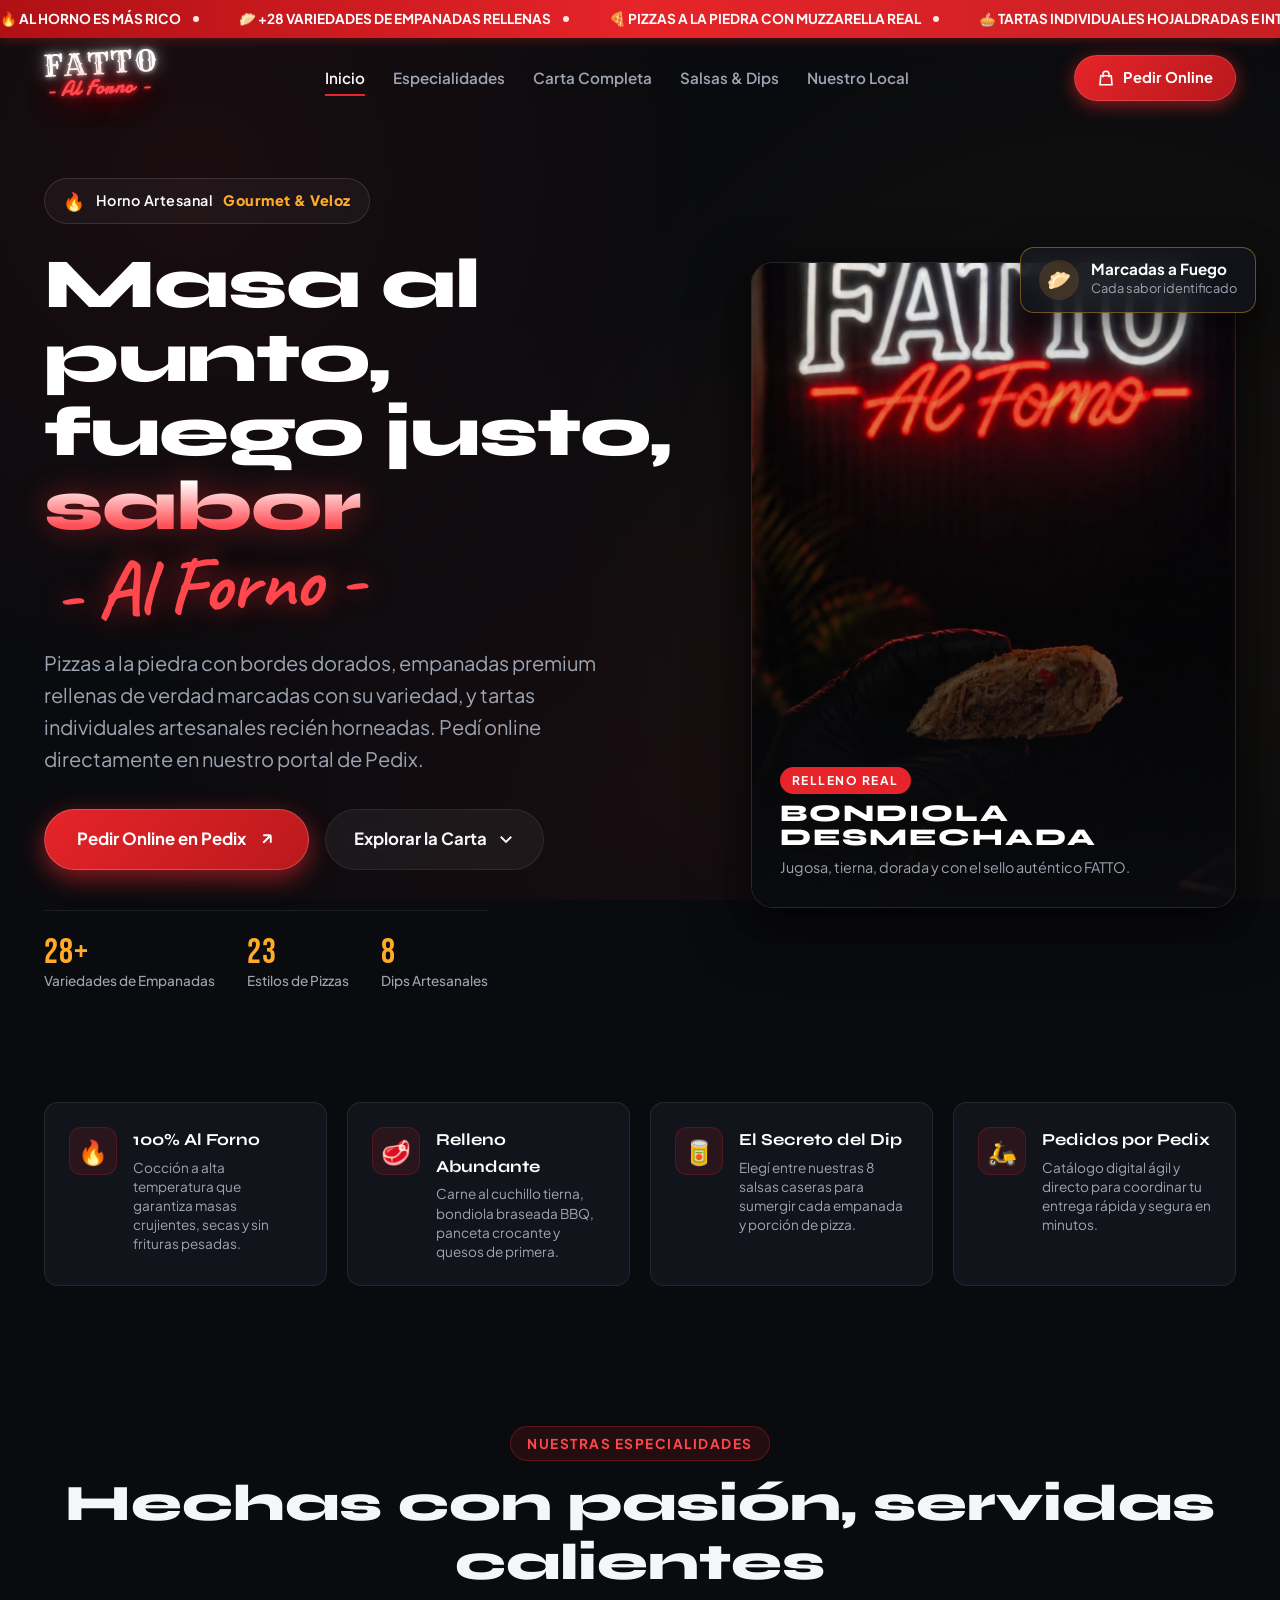
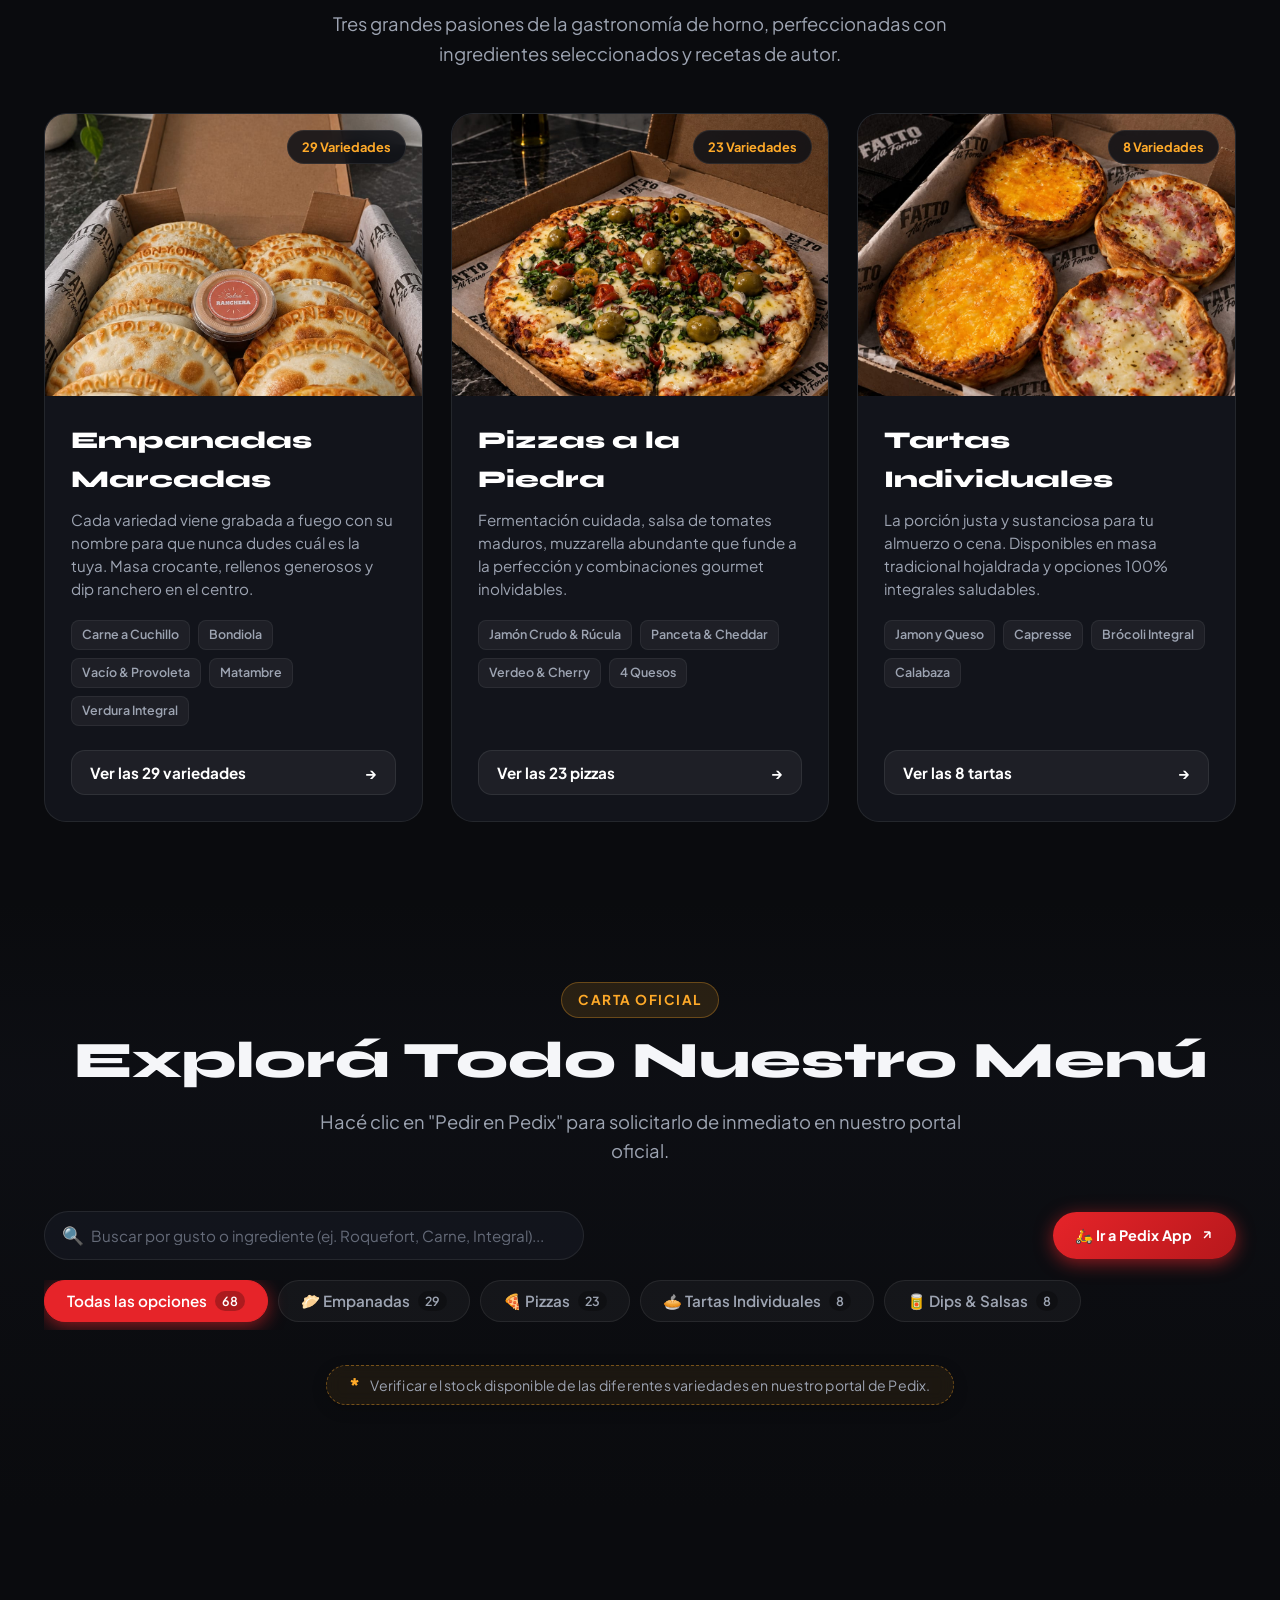
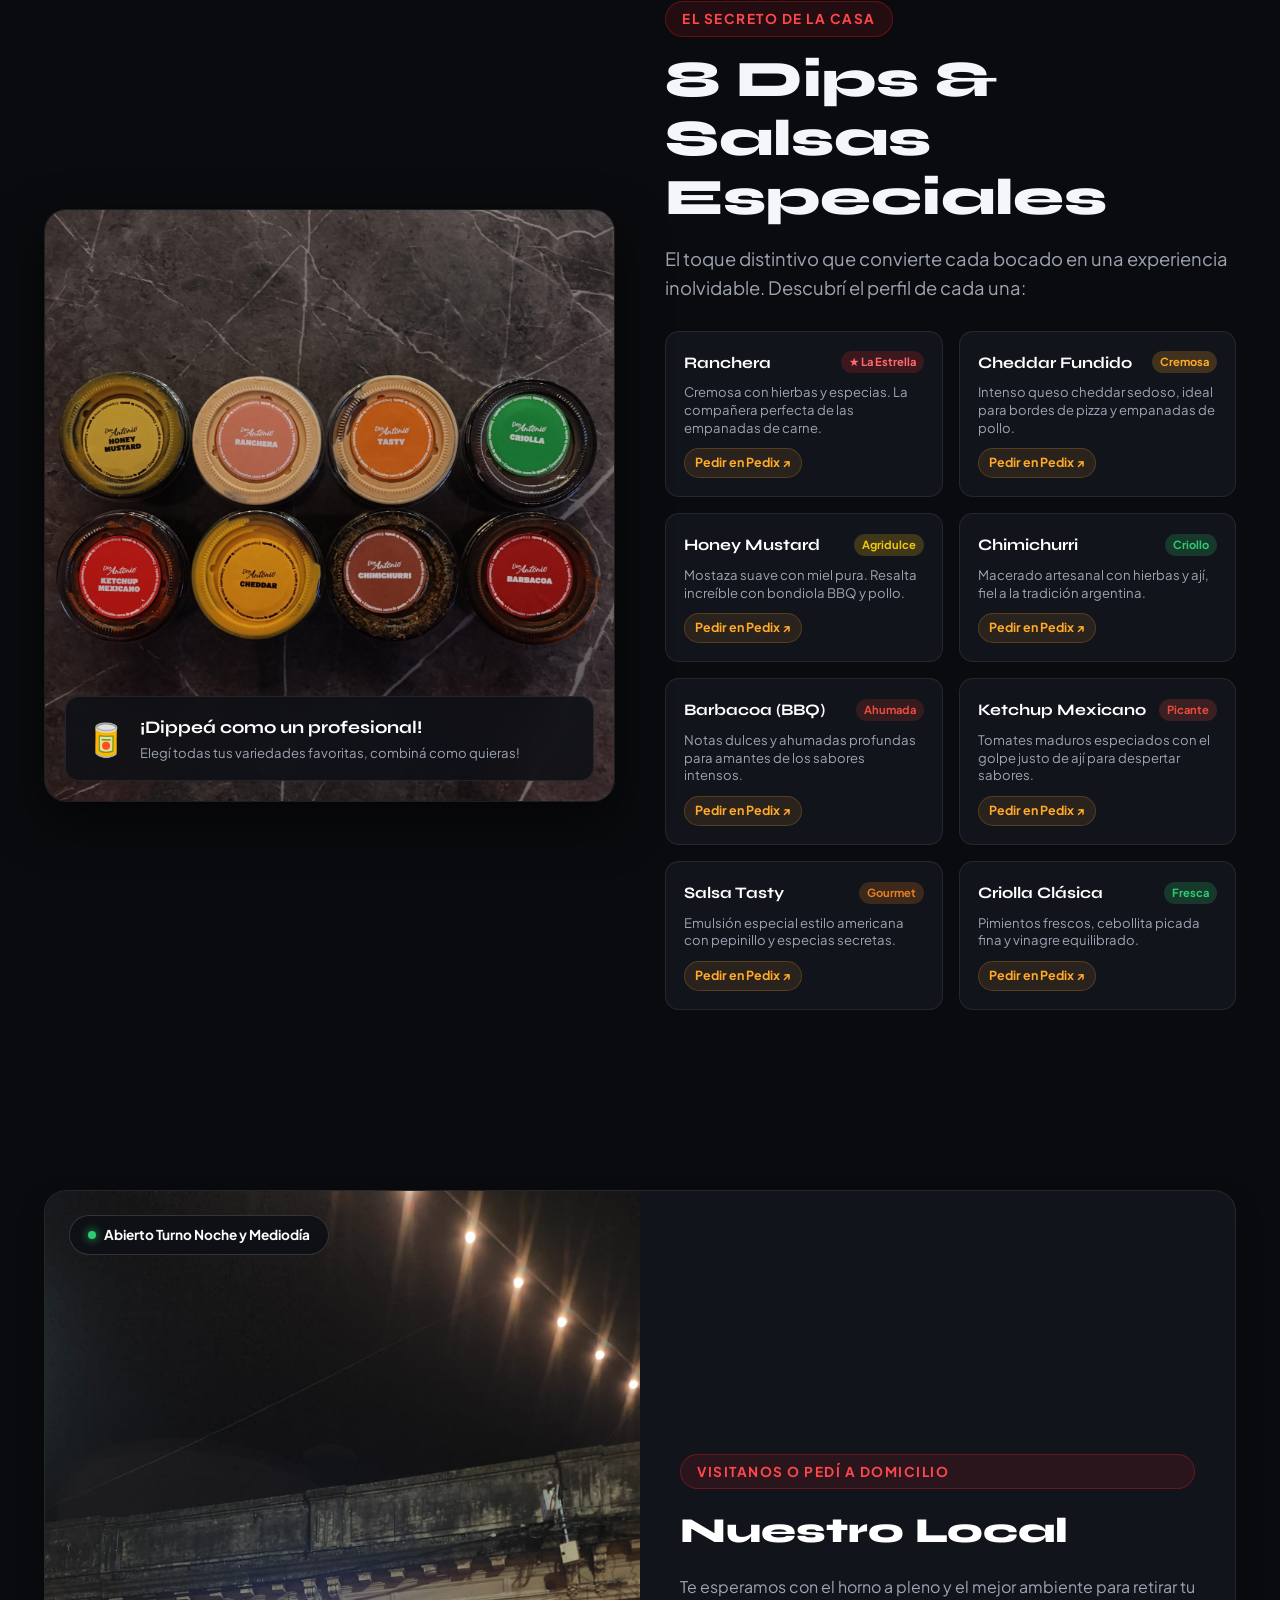
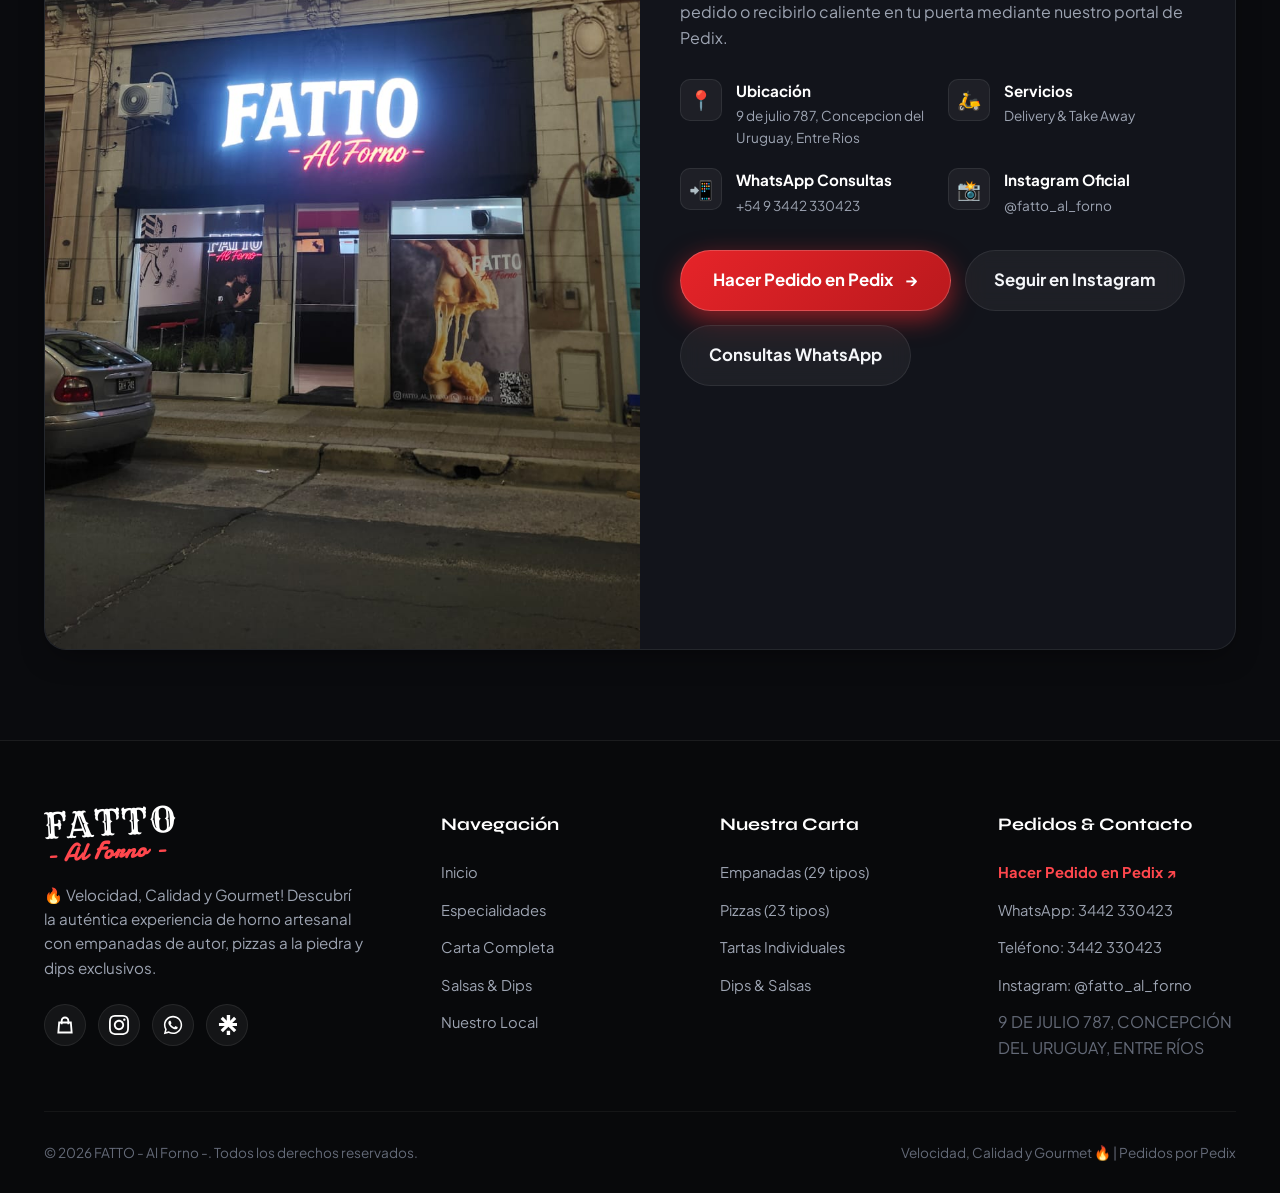
==== commit a375aa9f: "Gestor integrado" ====
--- a/index.html
+++ b/index.html
@@ -13,6 +13,11 @@
   
   <link rel="icon" type="image/jpeg" href="media/logo.jpg">
   
+  <!-- Google Fonts Preconnect & Stylesheets -->
+  <link rel="preconnect" href="https://fonts.googleapis.com">
+  <link rel="preconnect" href="https://fonts.gstatic.com" crossorigin>
+  <link href="https://fonts.googleapis.com/css2?family=Bebas+Neue&family=Caveat:wght@600;700&family=Damion&family=Plus+Jakarta+Sans:wght@300;400;500;600;700;800&family=Rye&family=Syne:wght@700;800&family=Yellowtail&display=swap" rel="stylesheet">
+
   <!-- Main Stylesheet -->
   <link rel="stylesheet" href="css/styles.css">
 </head>
@@ -426,7 +431,7 @@
 
           <div class="sauces-list-cards">
             <!-- Ranchera -->
-            <div class="sauce-flavor-card">
+            <div class="sauce-flavor-card" data-id="sal-ranchera">
               <div>
                 <div class="sauce-flavor-header">
                   <span class="sauce-flavor-name">Ranchera</span>
@@ -438,7 +443,7 @@
             </div>
 
             <!-- Cheddar -->
-            <div class="sauce-flavor-card">
+            <div class="sauce-flavor-card" data-id="sal-cheddar">
               <div>
                 <div class="sauce-flavor-header">
                   <span class="sauce-flavor-name">Cheddar Fundido</span>
@@ -450,7 +455,7 @@
             </div>
 
             <!-- Honey Mustard -->
-            <div class="sauce-flavor-card">
+            <div class="sauce-flavor-card" data-id="sal-honey-mustard">
               <div>
                 <div class="sauce-flavor-header">
                   <span class="sauce-flavor-name">Honey Mustard</span>
@@ -462,7 +467,7 @@
             </div>
 
             <!-- Chimichurri -->
-            <div class="sauce-flavor-card">
+            <div class="sauce-flavor-card" data-id="sal-chimichurri">
               <div>
                 <div class="sauce-flavor-header">
                   <span class="sauce-flavor-name">Chimichurri</span>
@@ -474,7 +479,7 @@
             </div>
 
             <!-- Barbacoa -->
-            <div class="sauce-flavor-card">
+            <div class="sauce-flavor-card" data-id="sal-barbacoa">
               <div>
                 <div class="sauce-flavor-header">
                   <span class="sauce-flavor-name">Barbacoa (BBQ)</span>
@@ -486,7 +491,7 @@
             </div>
 
             <!-- Ketchup Mexicano -->
-            <div class="sauce-flavor-card">
+            <div class="sauce-flavor-card" data-id="sal-ketchup-mexicano">
               <div>
                 <div class="sauce-flavor-header">
                   <span class="sauce-flavor-name">Ketchup Mexicano</span>
@@ -498,7 +503,7 @@
             </div>
 
             <!-- Tasty -->
-            <div class="sauce-flavor-card">
+            <div class="sauce-flavor-card" data-id="sal-tasty">
               <div>
                 <div class="sauce-flavor-header">
                   <span class="sauce-flavor-name">Salsa Tasty</span>
@@ -510,7 +515,7 @@
             </div>
 
             <!-- Criolla -->
-            <div class="sauce-flavor-card">
+            <div class="sauce-flavor-card" data-id="sal-criolla">
               <div>
                 <div class="sauce-flavor-header">
                   <span class="sauce-flavor-name">Criolla Clásica</span>
@@ -693,6 +698,9 @@
     </svg>
   </button>
 
+  <!-- Central Menu Database -->
+  <script src="js/menu-data.js"></script>
+
   <!-- Main JavaScript File -->
   <script src="js/main.js"></script>
 </body>
--- a/css/styles.css
+++ b/css/styles.css
@@ -4,7 +4,7 @@
    Exclusively integrated with Pedix portal (https://pedix.app/fatto-al-forno)
    =================================================================== */
 
-@import url('https://fonts.googleapis.com/css2?family=Bebas+Neue&family=Caveat:wght@600;700&family=Plus+Jakarta+Sans:wght@300;400;500;600;700;800&family=Syne:wght@700;800&display=swap');
+@import url('https://fonts.googleapis.com/css2?family=Bebas+Neue&family=Caveat:wght@600;700&family=Damion&family=Plus+Jakarta+Sans:wght@300;400;500;600;700;800&family=Rye&family=Syne:wght@700;800&family=Yellowtail&display=swap');
 
 :root {
   /* Color Palette */
@@ -36,6 +36,8 @@
   /* Fonts */
   --font-heading: 'Syne', sans-serif;
   --font-display: 'Bebas Neue', sans-serif;
+  --font-logo: 'Rye', 'Ultra', serif;
+  --font-logo-script: 'Damion', 'Yellowtail', 'Caveat', cursive;
   --font-script: 'Caveat', cursive;
   --font-body: 'Plus Jakarta Sans', sans-serif;
   
@@ -284,23 +286,33 @@
 }
 
 .brand-text-logo {
-  display: flex;
+  display: inline-flex;
   flex-direction: column;
-}
-
-.brand-text-logo .logo-main {
-  font-family: var(--font-display);
+  transform: rotate(-3deg);
+  transform-origin: left center;
+  transition: transform 0.3s cubic-bezier(0.16, 1, 0.3, 1);
+}
+
+.brand-logo-wrap:hover .brand-text-logo {
+  transform: rotate(-3deg) scale(1.04);
+}
+
+.brand-text-logo .logo-main,
+.brand-text-logo .brand-title {
+  font-family: var(--font-logo);
   font-size: 1.85rem;
-  line-height: 0.9;
-  letter-spacing: 2px;
-}
-
-.brand-text-logo .logo-sub {
-  font-family: var(--font-script);
-  font-size: 1.25rem;
+  line-height: 0.88;
+  letter-spacing: 1.5px;
+}
+
+.brand-text-logo .logo-sub,
+.brand-text-logo .brand-script {
+  font-family: var(--font-logo-script);
+  font-size: 1.3rem;
   color: var(--primary-red-light);
   line-height: 1;
-  margin-top: -2px;
+  margin-top: 1px;
+  letter-spacing: 0.5px;
 }
 
 .nav-links {
@@ -537,9 +549,13 @@
 }
 
 .hero-title .title-accent {
-  background: linear-gradient(135deg, #ffffff 40%, var(--primary-red-light) 90%);
+  display: inline-block;
+  color: var(--primary-red-light);
+  background: linear-gradient(180deg, #ffffff 15%, #ff5258 75%, #ff3b42 100%);
   -webkit-background-clip: text;
+  background-clip: text;
   -webkit-text-fill-color: transparent;
+  filter: drop-shadow(0 0 15px rgba(230, 36, 41, 0.45));
 }
 
 .hero-title .script-accent {
